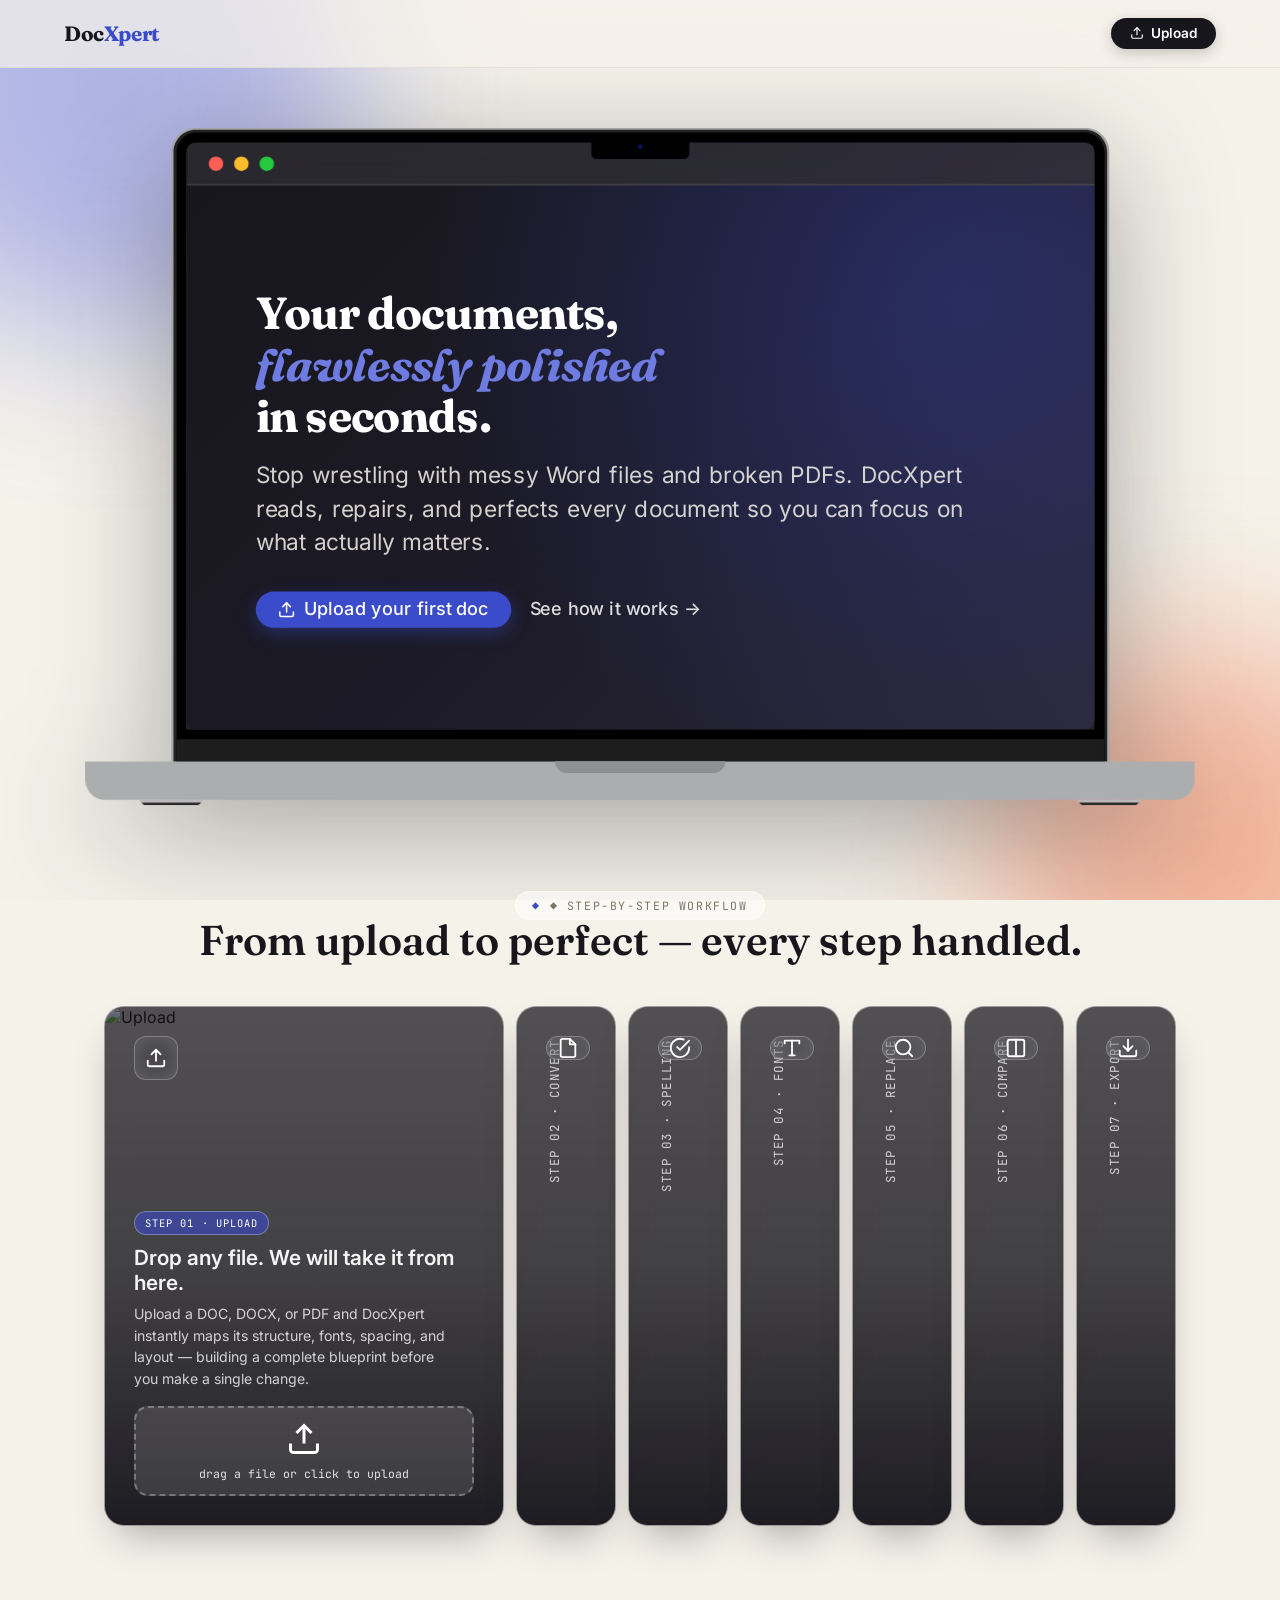
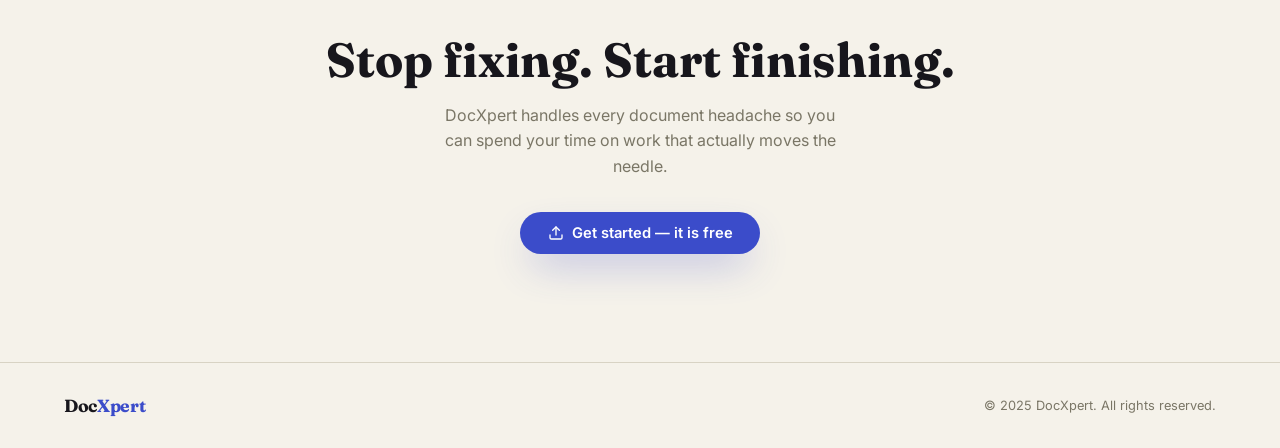
==== frontend/index.html @ 56d2f69a "Created index demo" ====
<!DOCTYPE html>
<html lang="en">
<head>
<meta charset="UTF-8">
<meta name="viewport" content="width=device-width, initial-scale=1.0">
<title>DocXpert — Smarter Documents, Instantly</title>
<meta name="description" content="DocXpert transforms the way you work with Word and PDF files — fix, format, convert, and perfect every document in seconds.">
<link rel="preconnect" href="https://fonts.googleapis.com">
<link href="https://fonts.googleapis.com/css2?family=Fraunces:opsz,wght@9..144,400;9..144,500;9..144,600;9..144,700&family=Inter:wght@400;500;600;700&family=JetBrains+Mono:wght@400;500&display=swap" rel="stylesheet">
<style>
  :root {
    --paper: #F5F2EA;
    --ink: #17161C;
    --indigo: #3B4CCA;
    --indigo-soft: #6E7BE0;
    --rust: #D8481E;
    --rust-soft: #F0784E;
    --line: #D8D3C4;
    --muted: #7A7666;
    --glass-bg: rgba(255,255,255,.52);
    --glass-border: rgba(255,255,255,.7);
    --shadow-card: 0 40px 80px -30px rgba(23,22,28,.3);
  }

  *, *::before, *::after { margin: 0; padding: 0; box-sizing: border-box; }
  html { scroll-behavior: smooth; }
  body { background: var(--paper); color: var(--ink); font-family: 'Inter', sans-serif; overflow-x: hidden; }

  /* NAV */
  nav {
    position: fixed; top: 0; left: 0; right: 0; z-index: 100;
    display: flex; align-items: center; justify-content: space-between;
    padding: 1.1rem 5vw;
    background: rgba(245,242,234,.72);
    backdrop-filter: blur(20px); -webkit-backdrop-filter: blur(20px);
    border-bottom: 1px solid rgba(216,211,196,.5);
  }
  .nav-brand { font-family: 'Fraunces',serif; font-weight: 700; font-size: 1.3rem; letter-spacing: -.02em; color: var(--ink); text-decoration: none; }
  .nav-brand span { color: var(--indigo); }
  .nav-links { display: flex; align-items: center; gap: 2rem; list-style: none; }
  .nav-links a { text-decoration: none; color: var(--muted); font-size: .88rem; font-weight: 500; transition: color .2s; }
  .nav-links a:hover { color: var(--ink); }
  .nav-cta {
    display: inline-flex; align-items: center; gap: 0.4rem;
    background: #17161C; color: #ffffff !important;
    padding: 0.48rem 1.2rem; border-radius: 999px;
    font-size: 0.85rem !important; font-weight: 600 !important;
    text-decoration: none; box-shadow: 0 4px 14px rgba(23,22,28,0.22);
    transition: background 0.2s, transform 0.15s, box-shadow 0.2s !important;
  }
  .nav-cta:hover {
    background: #2a2933 !important;
    transform: translateY(-1px);
    box-shadow: 0 6px 18px rgba(23,22,28,0.32);
  }

  /* HERO */
  .hero { position: relative; min-height: 100vh; display: flex; flex-direction: column; align-items: center; justify-content: center; padding: 8vh 2vw 4vh; overflow: hidden; }
  .blob { position: absolute; border-radius: 50%; filter: blur(80px); opacity: .5; z-index: 0; animation: drift 10s ease-in-out infinite; }
  .blob.b1 { width: 500px; height: 500px; background: var(--indigo-soft); top: -160px; left: -140px; animation-delay: 0s; }
  .blob.b2 { width: 420px; height: 420px; background: var(--rust-soft); bottom: -160px; right: -130px; animation-delay: -3.5s; }
  .blob.b3 { width: 300px; height: 300px; background: #E8D9C0; top: 38%; left: 55%; opacity: .45; animation-delay: -6s; }
  @keyframes drift { 0%,100% { transform: translate(0,0) scale(1); } 33% { transform: translate(12px,-18px) scale(1.04); } 66% { transform: translate(-10px,14px) scale(.97); } }

  /* Two-column hero */
  .hero-inner {
    position: relative; z-index: 2;
    display: flex; flex-direction: column;
    align-items: center; justify-content: center;
    width: 100%; max-width: 1280px; margin: 0 auto;
  }
  .hero-left {
    flex: 1; display: flex; flex-direction: column; align-items: flex-start;
  }
  .hero-right {
    width: 100%; max-width: 1240px; margin: 0 auto;
    display: flex; align-items: center; justify-content: center;
    min-height: 340px; position: relative;
  }

  .eyebrow {
    font-family: 'JetBrains Mono',monospace; font-size: .72rem; letter-spacing: .14em; text-transform: uppercase;
    color: var(--muted); margin-bottom: 1.4rem;
    background: var(--glass-bg); backdrop-filter: blur(14px); -webkit-backdrop-filter: blur(14px);
    border: 1px solid var(--glass-border); padding: .4rem 1rem; border-radius: 999px;
  }
  .eyebrow::before { content: "◆ "; color: var(--indigo); }

  h1 { font-family: 'Fraunces',serif; font-weight: 700; font-size: clamp(2.4rem,5.5vw,4.6rem); line-height: 1.04; text-align: left; max-width: 16ch; letter-spacing: -.02em; }
  h1 em { font-style: italic; color: var(--indigo); }

  .sub { margin-top: 1.4rem; max-width: 42ch; text-align: left; color: var(--muted); font-size: 1.05rem; line-height: 1.6; }

  .hero-actions { display: flex; align-items: center; gap: 1rem; margin-top: 2.4rem; }
  .btn-primary {
    display: inline-flex; align-items: center; gap: .5rem;
    background: var(--indigo); color: #fff; font-family: 'Inter',sans-serif; font-weight: 600; font-size: .92rem;
    padding: .75rem 1.7rem; border-radius: 999px; text-decoration: none;
    box-shadow: 0 18px 40px -12px rgba(59,76,202,.45); transition: transform .2s, box-shadow .2s, background .2s;
  }
  .btn-primary:hover { background: #2d3ba8; transform: translateY(-2px); box-shadow: 0 22px 50px -12px rgba(59,76,202,.55); }
  .btn-ghost { display: inline-flex; align-items: center; gap: .45rem; color: var(--muted); font-size: .88rem; font-weight: 500; text-decoration: none; transition: color .2s; }
  .btn-ghost:hover { color: var(--ink); }

  /* Stage — fills the right column */
  .stage { position: relative; width: 100%; height: 340px; display: flex; align-items: center; justify-content: center; }
  .glass-page {
    position: absolute; width: 180px; height: 240px;
    background: var(--glass-bg); backdrop-filter: blur(18px); -webkit-backdrop-filter: blur(18px);
    border: 1px solid var(--glass-border); border-radius: 16px;
    box-shadow: 0 30px 60px -20px rgba(23,22,28,.28); padding: 18px 16px;
  }
  .glass-page .head { display: flex; align-items: center; gap: 7px; margin-bottom: 14px; }
  .tag { font-family: 'JetBrains Mono',monospace; font-size: .6rem; letter-spacing: .06em; text-transform: uppercase; padding: 3px 9px; border-radius: 999px; }
  .glass-page.doc { left: calc(50% - 215px); transform: rotate(-6deg); animation: floatDoc 6s ease-in-out infinite; }
  .glass-page.doc .tag { background: rgba(59,76,202,.18); color: var(--indigo); }
  .glass-page.pdf { left: calc(50% + 35px); transform: rotate(5deg); animation: floatPdf 6s ease-in-out infinite; animation-delay: .4s; }
  .glass-page.pdf .tag { background: rgba(216,72,30,.16); color: var(--rust); }
  @keyframes floatDoc { 0%,100% { transform: rotate(-6deg) translateY(0); } 50% { transform: rotate(-8deg) translateY(-12px); } }
  @keyframes floatPdf { 0%,100% { transform: rotate(5deg) translateY(0); } 50% { transform: rotate(7deg) translateY(-12px); } }

  .title-line { height: 9px; width: 68%; background: var(--ink); border-radius: 2px; margin-bottom: 11px; opacity: .75; }
  .gline { height: 5px; background: rgba(23,22,28,.14); border-radius: 2px; margin-bottom: 7px; }
  .gline.short { width: 55%; }
  .gline.med { width: 88%; }
  .gline.full { width: 100%; }
  .gfix { background: rgba(59,76,202,.22); outline: 1px solid rgba(59,76,202,.5); border-radius: 2px; }
  .glass-page.pdf .gfix { background: rgba(216,72,30,.2); outline: 1px solid rgba(216,72,30,.45); }

  .ai-badge { position: absolute; top: -14px; right: -14px; background: var(--indigo); color: #fff; font-family: 'JetBrains Mono',monospace; font-size: .58rem; letter-spacing: .08em; text-transform: uppercase; padding: .28rem .65rem; border-radius: 999px; box-shadow: 0 8px 18px -8px rgba(59,76,202,.5); }

  .swap-orb { position: relative; z-index: 3; width: 56px; height: 56px; border-radius: 50%; background: var(--glass-bg); backdrop-filter: blur(16px); -webkit-backdrop-filter: blur(16px); border: 1px solid var(--glass-border); display: flex; align-items: center; justify-content: center; box-shadow: 0 20px 40px -14px rgba(23,22,28,.35); }
  .swap-orb svg { width: 22px; height: 22px; animation: spin 3.4s linear infinite; }
  @keyframes spin { to { transform: rotate(360deg); } }
  .beam { position: absolute; top: 50%; left: calc(50% - 215px + 180px); right: calc(50% - 35px); height: 1px; border-top: 1.5px dashed rgba(23,22,28,.18); z-index: 0; }

  .scroll-hint { margin-top: 3rem; display: flex; flex-direction: column; align-items: center; align-self: center; gap: .4rem; color: var(--muted); font-family: 'JetBrains Mono',monospace; font-size: .65rem; letter-spacing: .08em; text-transform: uppercase; animation: bob 2s ease-in-out infinite; text-align: center; }
  @keyframes bob { 0%,100% { transform: translateY(0); } 50% { transform: translateY(7px); } }

  /* MACBOOK SCREEN WORKSPACE INTERFACE */
  .macbook-screen-app {
    width: 100%;
    height: 100%;
    background: linear-gradient(135deg, #17161C 0%, #1c1a26 50%, #2a2838 100%);
    color: #fff;
    font-family: 'Inter', sans-serif;
    display: flex;
    flex-direction: column;
    overflow: hidden;
    padding: 0;
    box-sizing: border-box;
    border-radius: 5px;
  }
  .mac-window-bar {
    height: 24px;
    background: rgba(255,255,255,0.08);
    backdrop-filter: blur(10px);
    -webkit-backdrop-filter: blur(10px);
    display: flex;
    align-items: center;
    padding: 0 12px;
    border-bottom: 1px solid rgba(255,255,255,0.1);
  }
  .mac-dots { display: flex; gap: 6px; }
  .mac-dots .dot { width: 8px; height: 8px; border-radius: 50%; }
  .mac-dots .dot.red { background: #ff5f56; }
  .mac-dots .dot.yellow { background: #ffbd2e; }
  .mac-dots .dot.green { background: #27c93f; }
  .mac-screen-body {
    padding: 1.8rem 2.4rem;
    display: flex;
    flex-direction: column;
    align-items: flex-start;
    justify-content: center;
    height: calc(100% - 24px);
    background: radial-gradient(circle at 85% 20%, rgba(59,76,202,0.35) 0%, transparent 60%);
  }

  .mac-h1 {
    font-family: 'Fraunces', serif;
    font-weight: 700;
    font-size: 1.55rem;
    line-height: 1.15;
    letter-spacing: -0.02em;
    color: #ffffff;
    margin-bottom: 0.6rem;
  }
  .mac-h1 em { font-style: italic; color: #6E7BE0; font-family: inherit; }

  .mac-sub {
    font-size: 0.78rem;
    line-height: 1.48;
    color: rgba(245, 242, 234, 0.85);
    max-width: 420px;
    margin-bottom: 1.1rem;
  }

  .mac-actions { display: flex; align-items: center; gap: 0.65rem; }
  .mac-btn-primary {
    display: inline-flex; align-items: center; justify-content: center; gap: 0.3rem;
    background: #3B4CCA; color: #fff; font-size: 0.62rem; font-weight: 500;
    line-height: 1; white-space: nowrap;
    padding: 0.32rem 0.75rem; border-radius: 999px; text-decoration: none;
    box-shadow: 0 3px 10px rgba(59,76,202,0.4); transition: transform 0.2s;
  }
  .mac-btn-primary svg {
    width: 10px !important;
    height: 10px !important;
    min-width: 10px !important;
    min-height: 10px !important;
    flex-shrink: 0;
    display: block;
  }
  .mac-btn-primary:hover { transform: translateY(-1px); }
  .mac-btn-ghost {
    display: inline-flex; align-items: center; gap: 0.25rem;
    color: rgba(255,255,255,0.85); font-size: 0.62rem; font-weight: 500;
    line-height: 1; white-space: nowrap; text-decoration: none;
  }

  /* STICKY MACBOOK DISPLAY & TRANSPARENCY SCROLL EFFECT */
  .hero-right {
    width: 100%;
    max-width: 1178px;
    margin: 0 auto;
    display: flex;
    align-items: center;
    justify-content: center;
    position: relative;
  }
  .macbook-sticky-container {
    position: sticky;
    top: 65px;
    z-index: 1;
    width: 100%;
    max-width: 1178px;
    margin: 0 auto;
    filter: drop-shadow(0 30px 60px rgba(23,22,28,0.35));
    transition: transform 0.4s ease;
  }
  .macbook-sticky-container svg {
    width: 100%;
    height: auto;
  }

  /* EXPANDING KPI CARDS WITH SCROLL TRANSPARENCY */
  .kpi-section {
    position: relative;
    z-index: 5;
    padding: 6vh 5vw 8vh;
    max-width: 1200px;
    margin: -60px auto 0;
  }
  .kpi-header { text-align: center; margin-bottom: 2.5rem; }
  .kpi-header .eyebrow { margin: 0 auto 0.8rem; width: fit-content; }
  .kpi-header h2 { font-family: 'Fraunces', serif; font-weight: 600; font-size: clamp(1.8rem, 3.5vw, 2.6rem); }

  .kpi-container {
    display: grid;
    grid-template-columns: 4fr 1fr 1fr 1fr 1fr 1fr 1fr;
    grid-template-rows: 1fr;
    gap: 0.75rem;
    height: 520px;
    width: 100%;
    transition: grid-template-columns 0.5s cubic-bezier(0.16, 1, 0.3, 1), grid-template-rows 0.5s cubic-bezier(0.16, 1, 0.3, 1);
  }

  .kpi-card {
    position: relative;
    border-radius: 20px;
    overflow: hidden;
    cursor: pointer;
    border: 1px solid rgba(255, 255, 255, 0.35);
    background: rgba(23, 22, 28, 0.65);
    backdrop-filter: blur(20px);
    -webkit-backdrop-filter: blur(20px);
    box-shadow: 0 20px 40px -15px rgba(23,22,28,0.38);
    transition: border-color 0.3s ease, background 0.3s ease, box-shadow 0.3s ease;
  }
  .kpi-card:hover {
    background: rgba(23, 22, 28, 0.82);
    border-color: rgba(255,255,255,0.65);
    box-shadow: 0 25px 50px -12px rgba(23,22,28,0.5);
  }

  .kpi-bg {
    position: absolute;
    inset: 0;
    width: 100%;
    height: 100%;
    object-fit: cover;
    filter: grayscale(100%) brightness(0.35);
    transform: scale(1.1);
    transition: filter 0.5s ease, transform 0.5s ease;
  }
  .kpi-card.active .kpi-bg {
    filter: grayscale(0%) brightness(0.6);
    transform: scale(1);
  }

  .kpi-overlay {
    position: absolute;
    inset: 0;
    background: linear-gradient(to top, rgba(23,22,28,0.92) 0%, rgba(23,22,28,0.45) 50%, rgba(23,22,28,0.25) 100%);
  }

  .kpi-content {
    position: absolute;
    inset: 0;
    padding: 1.8rem;
    display: flex;
    flex-direction: column;
    justify-content: space-between;
    z-index: 2;
    color: #fff;
  }

  .kpi-vertical-label {
    position: absolute;
    top: 2rem;
    left: 1.8rem;
    writing-mode: vertical-rl;
    transform: rotate(180deg);
    font-family: 'JetBrains Mono', monospace;
    font-size: 0.78rem;
    letter-spacing: 0.12em;
    text-transform: uppercase;
    color: rgba(255,255,255,0.75);
    transition: opacity 0.3s ease;
    white-space: nowrap;
  }
  .kpi-card.active .kpi-vertical-label {
    opacity: 0;
    pointer-events: none;
  }

  .kpi-icon-badge {
    width: 44px;
    height: 44px;
    border-radius: 12px;
    background: rgba(255,255,255,0.15);
    backdrop-filter: blur(12px);
    -webkit-backdrop-filter: blur(12px);
    border: 1px solid rgba(255,255,255,0.25);
    display: flex;
    align-items: center;
    justify-content: center;
    color: #fff;
    margin-bottom: 0.8rem;
  }

  .kpi-expanded-info {
    opacity: 0;
    transform: translateY(12px);
    transition: opacity 0.4s ease 0.1s, transform 0.4s ease 0.1s;
    pointer-events: none;
  }
  .kpi-card.active .kpi-expanded-info {
    opacity: 1;
    transform: translateY(0);
    pointer-events: auto;
  }

  .kpi-badge {
    font-family: 'JetBrains Mono', monospace;
    font-size: 0.65rem;
    letter-spacing: 0.1em;
    text-transform: uppercase;
    background: rgba(59,76,202,0.6);
    border: 1px solid rgba(255,255,255,0.3);
    padding: 0.25rem 0.65rem;
    border-radius: 999px;
    display: inline-block;
    margin-bottom: 0.6rem;
  }

  .kpi-big-num {
    font-family: 'Fraunces', serif;
    font-weight: 700;
    font-size: clamp(2.4rem, 4vw, 3.6rem);
    line-height: 1;
    letter-spacing: -0.02em;
    color: #fff;
    margin-bottom: 0.4rem;
  }

  .kpi-topic {
    font-family: 'Inter', sans-serif;
    font-weight: 600;
    font-size: 1.15rem;
    color: rgba(255,255,255,0.95);
    margin-bottom: 0.5rem;
  }

  .kpi-desc {
    font-size: 0.88rem;
    line-height: 1.55;
    color: rgba(255,255,255,0.78);
    max-width: 320px;
  }

  @media (max-width: 768px) {
    .kpi-container {
      grid-template-columns: 1fr !important;
      grid-template-rows: 4fr 1fr 1fr 1fr 1fr;
      height: 650px;
    }
    .kpi-vertical-label {
      writing-mode: horizontal-tb;
      transform: none;
      top: 1.5rem;
      left: 1.5rem;
    }
  }

  /* HOW IT WORKS */
  .hiw-intro { text-align: center; padding: 8vh 6vw 3vh; }
  .hiw-intro .eyebrow { margin: 0 auto 1rem; width: fit-content; }
  .hiw-intro h2 { font-family: 'Fraunces',serif; font-weight: 600; font-size: clamp(1.9rem,4vw,2.8rem); max-width: 22ch; margin: 0 auto .8rem; }
  .hiw-intro p { color: var(--muted); font-size: .97rem; max-width: 42ch; margin: 0 auto; line-height: 1.6; }

  /* STACK */
  .stack { position: relative; padding: 2vh 5vw 14vh; max-width: 980px; margin: 0 auto; }
  .panel { height: 100vh; display: flex; align-items: flex-start; justify-content: center; }
  .card { position: sticky; width: 100%; max-width: 900px; background: var(--glass-bg); backdrop-filter: blur(22px); -webkit-backdrop-filter: blur(22px); border: 1px solid var(--glass-border); border-radius: 24px; box-shadow: var(--shadow-card); padding: 2.8rem; display: grid; grid-template-columns: 1fr 1fr; gap: 2.4rem; align-items: center; min-height: 400px; }
  .card-left .step-num { font-family: 'JetBrains Mono',monospace; font-size: .7rem; color: var(--indigo); letter-spacing: .1em; text-transform: uppercase; margin-bottom: .9rem; display: block; }
  .card-left h3 { font-family: 'Fraunces',serif; font-weight: 600; font-size: 1.75rem; margin-bottom: .8rem; line-height: 1.15; }
  .card-left p { color: var(--muted); font-size: .95rem; line-height: 1.65; }
  .card-right { position: relative; background: rgba(255,255,255,.42); border: 1px solid rgba(255,255,255,.65); border-radius: 16px; min-height: 260px; padding: 22px; display: flex; flex-direction: column; justify-content: center; }

  /* mini widgets */
  .mini-doc { background: #fff; border-radius: 10px; padding: 16px 18px; box-shadow: 0 12px 30px -14px rgba(23,22,28,.2); }
  .mini-doc .mtitle { height: 9px; width: 60%; background: var(--ink); opacity: .8; border-radius: 2px; margin-bottom: 10px; }
  .mini-doc .mline { height: 5px; background: var(--line); border-radius: 2px; margin-bottom: 6px; }
  .mini-doc .mline.short { width: 50%; }
  .mini-doc .mline.med { width: 85%; }
  .mini-doc .mline.full { width: 100%; }
  .mini-doc .mfix { background: rgba(216,72,30,.16); outline: 1px solid rgba(216,72,30,.4); border-radius: 2px; }
  .mini-doc .mfix.blue { background: rgba(59,76,202,.16); outline: 1px solid rgba(59,76,202,.4); }

  .dropzone { border: 2px dashed var(--indigo); border-radius: 14px; display: flex; flex-direction: column; align-items: center; justify-content: center; padding: 2.4rem 1rem; gap: .6rem; color: var(--indigo); background: rgba(59,76,202,.05); transition: background .2s; }
  .dropzone:hover { background: rgba(59,76,202,.1); }
  .dropzone svg { width: 36px; height: 36px; }
  .dropzone span { font-family: 'JetBrains Mono',monospace; font-size: .7rem; color: var(--muted); }

  .convert-row { display: flex; align-items: center; justify-content: center; gap: 1.2rem; }
  .file-chip { display: flex; flex-direction: column; align-items: center; gap: .5rem; background: #fff; border-radius: 12px; padding: 1rem 1.2rem; box-shadow: 0 12px 26px -14px rgba(23,22,28,.25); }
  .file-chip .ic { width: 36px; height: 36px; border-radius: 10px; display: flex; align-items: center; justify-content: center; }
  .file-chip.doc .ic { background: var(--indigo); }
  .file-chip.pdf .ic { background: var(--rust); }
  .file-chip .ic svg { width: 18px; height: 18px; }
  .file-chip small { font-family: 'JetBrains Mono',monospace; font-size: .62rem; color: var(--muted); }
  .arrow-mid svg { width: 22px; height: 22px; animation: pulseX 1.6s ease-in-out infinite; color: var(--muted); }
  @keyframes pulseX { 0%,100% { transform: translateX(0); opacity: .6; } 50% { transform: translateX(6px); opacity: 1; } }

  .suggest-chip { display: inline-flex; align-items: center; gap: .5rem; background: #fff; border-radius: 8px; padding: .5rem .9rem; font-family: 'JetBrains Mono',monospace; font-size: .7rem; box-shadow: 0 10px 22px -12px rgba(23,22,28,.25); margin-top: 14px; }
  .suggest-chip .old { color: var(--rust); text-decoration: line-through; }
  .suggest-chip .new { color: var(--indigo); font-weight: 600; }
  .accept-row { display: flex; gap: .5rem; margin-top: 12px; }
  .pill { font-family: 'Inter',sans-serif; font-size: .68rem; font-weight: 600; padding: .35rem .85rem; border-radius: 999px; cursor: pointer; }
  .pill.yes { background: var(--indigo); color: #fff; }
  .pill.no { background: transparent; border: 1px solid var(--line); color: var(--muted); }

  .font-compare { display: flex; flex-direction: column; gap: 10px; }
  .font-tag { display: flex; align-items: center; justify-content: space-between; background: #fff; border-radius: 9px; padding: .6rem .9rem; font-family: 'JetBrains Mono',monospace; font-size: .68rem; box-shadow: 0 8px 18px -12px rgba(23,22,28,.2); }
  .font-tag.bad { color: var(--rust); text-decoration: line-through; opacity: .7; }
  .font-tag.good { color: var(--indigo); font-weight: 600; border: 1px solid rgba(59,76,202,.3); }

  .margin-diff { position: relative; width: 170px; height: 220px; margin: 0 auto; }
  .margin-diff .page-a, .margin-diff .page-b { position: absolute; inset: 0; background: #fff; border-radius: 8px; box-shadow: 0 12px 26px -14px rgba(23,22,28,.25); }
  .margin-diff .page-a { border: 1.5px dashed var(--indigo); }
  .margin-diff .page-b { inset: 14px -14px -14px 14px; border: 1.5px dashed var(--rust); opacity: .85; }

  .search-bar { display: flex; align-items: center; gap: .5rem; background: #fff; border-radius: 999px; padding: .55rem 1.1rem; box-shadow: 0 10px 22px -14px rgba(23,22,28,.25); margin-bottom: 14px; font-family: 'JetBrains Mono',monospace; font-size: .7rem; color: var(--muted); }
  .search-bar b { color: var(--rust); }
  .search-bar .to { color: var(--indigo); }

  .download-btn { display: flex; align-items: center; gap: .6rem; background: var(--ink); color: #fff; border-radius: 12px; padding: .85rem 1.4rem; font-family: 'Inter',sans-serif; font-weight: 600; font-size: .85rem; box-shadow: 0 16px 30px -14px rgba(23,22,28,.4); transition: transform .2s, box-shadow .2s; cursor: pointer; }
  .download-btn:hover { transform: translateY(-2px); box-shadow: 0 20px 36px -14px rgba(23,22,28,.5); }
  .download-btn svg { width: 16px; height: 16px; }
  .download-row { display: flex; align-items: center; justify-content: center; }

  /* FEATURES GRID */
  .features-section { padding: 6vh 5vw 8vh; max-width: 1100px; margin: 0 auto; }
  .features-section .eyebrow { display: block; width: fit-content; margin: 0 auto 1rem; text-align: center; }
  .features-section h2 { font-family: 'Fraunces',serif; font-weight: 600; font-size: clamp(1.8rem,3.5vw,2.6rem); text-align: center; max-width: 22ch; margin: 0 auto 3rem; }
  .features-grid { display: grid; grid-template-columns: repeat(auto-fit,minmax(260px,1fr)); gap: 1.4rem; }
  .feat-card { background: var(--glass-bg); backdrop-filter: blur(16px); -webkit-backdrop-filter: blur(16px); border: 1px solid var(--glass-border); border-radius: 18px; padding: 1.8rem; transition: transform .2s, box-shadow .2s; }
  .feat-card:hover { transform: translateY(-4px); box-shadow: 0 24px 50px -18px rgba(23,22,28,.22); }
  .feat-icon { width: 44px; height: 44px; border-radius: 12px; display: flex; align-items: center; justify-content: center; margin-bottom: 1.1rem; }
  .feat-icon svg { width: 22px; height: 22px; }
  .feat-icon.indigo { background: rgba(59,76,202,.15); color: var(--indigo); }
  .feat-icon.rust { background: rgba(216,72,30,.14); color: var(--rust); }
  .feat-icon.gold { background: rgba(180,140,40,.15); color: #B48C28; }
  .feat-card h4 { font-family: 'Fraunces',serif; font-weight: 600; font-size: 1.1rem; margin-bottom: .5rem; }
  .feat-card p { color: var(--muted); font-size: .88rem; line-height: 1.6; }

  /* TESTIMONIALS */
  .testi-section { padding: 4vh 5vw 8vh; max-width: 1100px; margin: 0 auto; }
  .testi-section .eyebrow { display: block; width: fit-content; margin: 0 auto 1rem; text-align: center; }
  .testi-section h2 { font-family: 'Fraunces',serif; font-weight: 600; font-size: clamp(1.8rem,3.5vw,2.4rem); text-align: center; max-width: 22ch; margin: 0 auto 2.8rem; }
  .testi-grid { display: grid; grid-template-columns: repeat(auto-fit,minmax(280px,1fr)); gap: 1.4rem; }
  .testi-card { background: var(--glass-bg); backdrop-filter: blur(16px); -webkit-backdrop-filter: blur(16px); border: 1px solid var(--glass-border); border-radius: 18px; padding: 1.8rem; display: flex; flex-direction: column; gap: 1rem; }
  .testi-stars { color: #D4AA3B; font-size: .9rem; letter-spacing: .05em; }
  .testi-quote { font-family: 'Fraunces',serif; font-size: 1rem; line-height: 1.55; color: var(--ink); font-style: italic; }
  .testi-author { display: flex; align-items: center; gap: .7rem; margin-top: auto; }
  .testi-avatar { width: 36px; height: 36px; border-radius: 50%; display: flex; align-items: center; justify-content: center; font-family: 'JetBrains Mono',monospace; font-size: .75rem; font-weight: 600; color: #fff; }
  .testi-avatar.a1 { background: var(--indigo); }
  .testi-avatar.a2 { background: var(--rust); }
  .testi-avatar.a3 { background: #4A8C6A; }
  .testi-name { font-size: .85rem; font-weight: 600; }
  .testi-role { font-size: .78rem; color: var(--muted); }

  /* CLOSING */
  .closing { text-align: center; padding: 4vh 6vw 12vh; }
  .closing h2 { font-family: 'Fraunces',serif; font-weight: 700; font-size: clamp(2rem,5vw,3rem); max-width: 20ch; margin: 0 auto 1rem; line-height: 1.1; }
  .closing h2 em { font-style: italic; color: var(--indigo); }
  .closing p { color: var(--muted); max-width: 40ch; margin: 0 auto 2rem; font-size: 1rem; line-height: 1.6; }
  .closing-actions { display: flex; align-items: center; justify-content: center; gap: 1rem; flex-wrap: wrap; }

  /* FOOTER */
  footer { border-top: 1px solid var(--line); padding: 2rem 5vw; display: flex; align-items: center; justify-content: space-between; flex-wrap: wrap; gap: 1rem; }
  .footer-brand { font-family: 'Fraunces',serif; font-weight: 700; font-size: 1.1rem; letter-spacing: -.02em; color: var(--ink); }
  .footer-brand span { color: var(--indigo); }
  footer p { font-size: .8rem; color: var(--muted); }

  /* RESPONSIVE */
  @media (max-width: 760px) {
    .card { grid-template-columns: 1fr; padding: 1.8rem; gap: 1.6rem; }
    .card-right { min-height: 200px; }
    .panel { height: auto; padding: 2rem 0; }
    .card { position: relative !important; top: 0 !important; }
    .stack { padding-top: 0; }
    .stat-item { border-right: none; border-bottom: 1px solid var(--line); }
    .stat-item:last-child { border-bottom: none; }
    nav .nav-links { display: none; }
    /* Hero stacks on mobile */
    .hero-inner { flex-direction: column; gap: 2.5rem; }
    .hero-left { align-items: center; }
    h1 { text-align: center; }
    .sub { text-align: center; }
    .scroll-hint { align-items: center; }
  }
  @media (prefers-reduced-motion: reduce) {
    .glass-page, .swap-orb svg, .scroll-hint, .arrow-mid svg, .blob { animation: none; }
  }

</style>
</head>
<body>

<!-- NAV -->
<nav>
  <a href="#" class="nav-brand">Doc<span>Xpert</span></a>
  <a href="#how" class="nav-cta" id="nav-upload-btn">
    <svg viewBox="0 0 24 24" fill="none" stroke="currentColor" stroke-width="2" stroke-linecap="round" stroke-linejoin="round" width="14" height="14"><path d="M21 15v4a2 2 0 0 1-2 2H5a2 2 0 0 1-2-2v-4"/><path d="M17 8l-5-5-5 5"/><path d="M12 3v12"/></svg>
    Upload
  </a>
</nav>

<!-- HERO -->
<section class="hero" id="home">
  <div class="blob b1"></div>
  <div class="blob b2"></div>
  <div class="blob b3"></div>
  <div class="hero-inner">

    <!-- CENTER HERO: Macbook Pro Display with embedded workspace app interface -->
    <div class="hero-right" style="width: 100%; max-width: 1178px;">
      <div class="macbook-sticky-container">
        <svg width="650" height="400" viewBox="0 0 650 400" fill="none" xmlns="http://www.w3.org/2000/svg">
          <!-- Lid Frame -->
          <path fill="#a4a5a7" d="M79.56,13.18h491.32c7.23,0,13.1,5.87,13.1,13.1v336.61H66.46V26.28c0-7.23,5.87-13.1,13.1-13.1Z"/>
          <path fill="#222" d="M79.96,14.24h490.45c6.83,0,12.37,5.54,12.37,12.37v336.28H67.59V26.6c0-6.83,5.54-12.37,12.37-12.37Z"/>
          <path fill="#000" d="M570.25,15.74H80.34c-6.12,0-11.08,4.96-11.08,11.08v336.07h512.08V26.82c0-6.12-4.96-11.08-11.08-11.08ZM575.74,345.17H74.52V27.31c0-3.31,2.68-5.99,5.99-5.99h489.24c3.31,0,5.99,2.68,5.99,5.99v317.86Z"/>
          
          <rect fill="#1d1d1d" x="74.52" y="21.32" width="501.22" rx="5" ry="5" height="323.85"/>
          
          <!-- MACBOOK SCREEN INTERFACE CONTAINER -->
          <foreignObject x="74.52" y="21.32" width="501.22" height="323.85" clip-path="url(#roundedCorners)">
            <div xmlns="http://www.w3.org/1999/xhtml" class="macbook-screen-app">
              <div class="mac-window-bar">
                <div class="mac-dots">
                  <span class="dot red"></span>
                  <span class="dot yellow"></span>
                  <span class="dot green"></span>
                </div>
              </div>
              <div class="mac-screen-body">
                <h1 class="mac-h1">Your documents,<br/><em>flawlessly polished</em><br/>in seconds.</h1>
                <p class="mac-sub">Stop wrestling with messy Word files and broken PDFs. DocXpert reads, repairs, and perfects every document so you can focus on what actually matters.</p>
                <div class="mac-actions">
                  <a href="#how" class="mac-btn-primary" id="hero-cta">
                    <svg viewBox="0 0 24 24" fill="none" stroke="currentColor" stroke-width="2" stroke-linecap="round" stroke-linejoin="round" width="7" height="7"><path d="M21 15v4a2 2 0 0 1-2 2H5a2 2 0 0 1-2-2v-4"/><path d="M17 8l-5-5-5 5"/><path d="M12 3v12"/></svg>
                    Upload your first doc
                  </a>
                  <a href="#how" class="mac-btn-ghost" id="hero-how">
                    See how it works &rarr;
                  </a>
                </div>
              </div>
            </div>
          </foreignObject>

          <!-- Macbook Base Hinge & Feet -->
          <rect fill="#1d1d1d" x="69.09" y="350.51" width="512.11" height="12.48"/>
          <path fill="#000" d="M298.14,21.02h54.07v6.5c0,1.56-1.27,2.82-2.82,2.82h-48.42c-1.56,0-2.82-1.27-2.82-2.82v-6.5h0Z"/>
          <path fill="#acadaf" d="M19.04,362.77h611.92v10.39c0,5.95-4.83,10.79-10.79,10.79H29.83c-5.95,0-10.79-4.83-10.79-10.79v-10.39h0Z"/>
          <path fill="#080d4c" d="M325.11,25.14c-1.99.03-1.99-3.09,0-3.06,1.99-.03,1.99,3.09,0,3.06Z"/>
          <polygon fill="#b9b9bb" points="600.06 385.39 567.29 385.39 565.84 383.95 601.82 383.95 600.06 385.39"/>
          <polygon fill="#292929" points="598.73 386.82 568.64 386.82 567.32 385.39 600.35 385.39 598.73 386.82"/>
          <polygon fill="#b9b9bb" points="82.64 385.39 49.87 385.39 48.43 383.95 84.41 383.95 82.64 385.39"/>
          <polygon fill="#292929" points="81.31 386.82 51.23 386.82 49.9 385.39 82.93 385.39 81.31 386.82"/>
          <path fill="#8f9091" d="M278.11,362.6h94.05c0,3.63-2.95,6.58-6.58,6.58h-80.89c-3.63,0-6.58-2.95-6.58-6.58h0Z"/>
          <defs>
            <clipPath id="roundedCorners">
              <rect fill="#ffffff" x="74.52" y="21.32" width="501.22" height="323.85" rx="5" ry="5"/>
            </clipPath>
          </defs>
        </svg>
      </div>
    </div>

  </div>
</section>

<!-- HOW IT WORKS: EXPANDING 7-STEP WORKFLOW -->
<section class="kpi-section" id="how">
  <div class="kpi-header">
    <span class="eyebrow">◆ Step-By-Step Workflow</span>
    <h2>From upload to perfect &mdash; every step handled.</h2>
  </div>

  <div class="kpi-container" id="kpi-container">

    <!-- STEP 01 · UPLOAD -->
    <div class="kpi-card active" data-index="0" id="step-upload">
      <img src="https://images.unsplash.com/photo-1618005182384-a83a8bd57fbe?auto=format&fit=crop&w=1200&q=80" alt="Upload" class="kpi-bg" />
      <div class="kpi-overlay"></div>
      <div class="kpi-content">
        <span class="kpi-vertical-label">Step 01 &middot; Upload</span>
        <div class="kpi-icon-badge">
          <svg width="22" height="22" viewBox="0 0 24 24" fill="none" stroke="currentColor" stroke-width="2" stroke-linecap="round" stroke-linejoin="round"><path d="M21 15v4a2 2 0 0 1-2 2H5a2 2 0 0 1-2-2v-4"/><path d="M17 8l-5-5-5 5"/><path d="M12 3v12"/></svg>
        </div>
        <div class="kpi-expanded-info">
          <span class="kpi-badge">Step 01 &middot; Upload</span>
          <div class="kpi-topic" style="font-size: 1.3rem;">Drop any file. We will take it from here.</div>
          <p class="kpi-desc" style="margin-bottom: 1rem;">Upload a DOC, DOCX, or PDF and DocXpert instantly maps its structure, fonts, spacing, and layout &mdash; building a complete blueprint before you make a single change.</p>
          <div class="dropzone" style="background: rgba(255,255,255,0.12); border-color: rgba(255,255,255,0.3); color: #fff; padding: 0.8rem 1rem;">
            <svg viewBox="0 0 24 24" fill="none" stroke="currentColor" stroke-width="2" width="22" height="22"><path d="M21 15v4a2 2 0 0 1-2 2H5a2 2 0 0 1-2-2v-4"/><path d="M17 8l-5-5-5 5"/><path d="M12 3v12"/></svg>
            <span style="color: rgba(255,255,255,0.85); font-size: 0.72rem;">drag a file or click to upload</span>
          </div>
        </div>
      </div>
    </div>

    <!-- STEP 02 · CONVERT -->
    <div class="kpi-card" data-index="1" id="step-convert">
      <img src="https://images.unsplash.com/photo-1450133064473-71024230f91b?auto=format&fit=crop&w=1200&q=80" alt="Convert" class="kpi-bg" />
      <div class="kpi-overlay"></div>
      <div class="kpi-content">
        <span class="kpi-vertical-label">Step 02 &middot; Convert</span>
        <div class="kpi-icon-badge">
          <svg width="22" height="22" viewBox="0 0 24 24" fill="none" stroke="currentColor" stroke-width="2" stroke-linecap="round" stroke-linejoin="round"><path d="M14 2H6a2 2 0 0 0-2 2v16a2 2 0 0 0 2 2h12a2 2 0 0 0 2-2V8z"/><path d="M14 2v6h6"/></svg>
        </div>
        <div class="kpi-expanded-info">
          <span class="kpi-badge">Step 02 &middot; Convert</span>
          <div class="kpi-topic" style="font-size: 1.3rem;">Word to PDF. PDF to Word. Perfect fidelity.</div>
          <p class="kpi-desc" style="margin-bottom: 1rem;">Convert in either direction without losing a single image, table, or paragraph style. DocXpert preserves what matters and delivers a file that looks exactly as intended.</p>
          <div class="convert-row" style="background: rgba(255,255,255,0.1); padding: 0.6rem 0.8rem; border-radius: 12px; backdrop-filter: blur(8px);">
            <div class="file-chip doc"><div class="ic"><svg viewBox="0 0 24 24" fill="none" stroke="#F5F2EA" stroke-width="2"><path d="M14 2H6a2 2 0 0 0-2 2v16a2 2 0 0 0 2 2h12a2 2 0 0 0 2-2V8z"/><path d="M14 2v6h6"/></svg></div><small>report.docx</small></div>
            <div class="arrow-mid"><svg viewBox="0 0 24 24" fill="none" stroke="#fff" stroke-width="2"><path d="M5 12h14M13 6l6 6-6 6"/></svg></div>
            <div class="file-chip pdf"><div class="ic"><svg viewBox="0 0 24 24" fill="none" stroke="#F5F2EA" stroke-width="2"><path d="M14 2H6a2 2 0 0 0-2 2v16a2 2 0 0 0 2 2h12a2 2 0 0 0 2-2V8z"/><path d="M14 2v6h6"/></svg></div><small>report.pdf</small></div>
          </div>
        </div>
      </div>
    </div>

    <!-- STEP 03 · SPELLING -->
    <div class="kpi-card" data-index="2" id="step-spelling">
      <img src="https://images.unsplash.com/photo-1516321318423-f06f85e504b3?auto=format&fit=crop&w=1200&q=80" alt="Spelling" class="kpi-bg" />
      <div class="kpi-overlay"></div>
      <div class="kpi-content">
        <span class="kpi-vertical-label">Step 03 &middot; Spelling</span>
        <div class="kpi-icon-badge">
          <svg width="22" height="22" viewBox="0 0 24 24" fill="none" stroke="currentColor" stroke-width="2" stroke-linecap="round" stroke-linejoin="round"><path d="M22 11.08V12a10 10 0 1 1-5.93-9.14"/><polyline points="22 4 12 14.01 9 11.01"/></svg>
        </div>
        <div class="kpi-expanded-info">
          <span class="kpi-badge">Step 03 &middot; Spelling</span>
          <div class="kpi-topic" style="font-size: 1.3rem;">AI that reads context, not just a dictionary.</div>
          <p class="kpi-desc" style="margin-bottom: 0.8rem;">DocXpert scans your entire document and catches errors a basic spellchecker would miss &mdash; homophones, wrong-context words, domain terms &mdash; then lets you accept or reject each fix.</p>
          <div class="suggest-chip" style="margin-top: 0;"><span class="old">recieve</span> &rarr; <span class="new">receive</span></div>
          <div class="accept-row" style="margin-top: 8px;"><span class="pill yes">Accept</span><span class="pill no">Reject</span></div>
        </div>
      </div>
    </div>

    <!-- STEP 04 · FONTS -->
    <div class="kpi-card" data-index="3" id="step-fonts">
      <img src="https://images.unsplash.com/photo-1542744094-3a3121699479?auto=format&fit=crop&w=1200&q=80" alt="Fonts" class="kpi-bg" />
      <div class="kpi-overlay"></div>
      <div class="kpi-content">
        <span class="kpi-vertical-label">Step 04 &middot; Fonts</span>
        <div class="kpi-icon-badge">
          <svg width="22" height="22" viewBox="0 0 24 24" fill="none" stroke="currentColor" stroke-width="2" stroke-linecap="round" stroke-linejoin="round"><polyline points="4 7 4 4 20 4 20 7"/><line x1="9" y1="20" x2="15" y2="20"/><line x1="12" y1="4" x2="12" y2="20"/></svg>
        </div>
        <div class="kpi-expanded-info">
          <span class="kpi-badge">Step 04 &middot; Fonts</span>
          <div class="kpi-topic" style="font-size: 1.3rem;">One document, one voice, one font.</div>
          <p class="kpi-desc" style="margin-bottom: 0.8rem;">Detects every rogue font and size lurking in your file &mdash; then unifies the whole document to a single, consistent standard with one click.</p>
          <div class="font-compare">
            <div class="font-tag bad">Times New Roman &middot; 14pt</div>
            <div class="font-tag bad">Arial &middot; 11pt</div>
            <div class="font-tag good">&#10003; Calibri &middot; 12pt &mdash; normalized</div>
          </div>
        </div>
      </div>
    </div>

    <!-- STEP 05 · REPLACE -->
    <div class="kpi-card" data-index="4" id="step-replace">
      <img src="https://images.unsplash.com/photo-1526374965328-7f61d4dc18c5?auto=format&fit=crop&w=1200&q=80" alt="Replace" class="kpi-bg" />
      <div class="kpi-overlay"></div>
      <div class="kpi-content">
        <span class="kpi-vertical-label">Step 05 &middot; Replace</span>
        <div class="kpi-icon-badge">
          <svg width="22" height="22" viewBox="0 0 24 24" fill="none" stroke="currentColor" stroke-width="2" stroke-linecap="round" stroke-linejoin="round"><circle cx="11" cy="11" r="8"/><line x1="21" y1="21" x2="16.65" y2="16.65"/></svg>
        </div>
        <div class="kpi-expanded-info">
          <span class="kpi-badge">Step 05 &middot; Replace</span>
          <div class="kpi-topic" style="font-size: 1.3rem;">Find anything. Replace everything at once.</div>
          <p class="kpi-desc" style="margin-bottom: 0.8rem;">Swap a word, phrase, or formatting pattern across the entire document simultaneously &mdash; no manual hunting, no missed instances.</p>
          <div class="search-bar" style="margin-bottom: 0;">find: <b>annual</b> &rarr; replace: <span class="to">yearly</span></div>
        </div>
      </div>
    </div>

    <!-- STEP 06 · COMPARE -->
    <div class="kpi-card" data-index="5" id="step-compare">
      <img src="https://images.unsplash.com/photo-1507238691740-187a5b1d37b8?auto=format&fit=crop&w=1200&q=80" alt="Compare" class="kpi-bg" />
      <div class="kpi-overlay"></div>
      <div class="kpi-content">
        <span class="kpi-vertical-label">Step 06 &middot; Compare</span>
        <div class="kpi-icon-badge">
          <svg width="22" height="22" viewBox="0 0 24 24" fill="none" stroke="currentColor" stroke-width="2" stroke-linecap="round" stroke-linejoin="round"><rect x="3" y="3" width="18" height="18" rx="2" ry="2"/><line x1="12" y1="3" x2="12" y2="21"/></svg>
        </div>
        <div class="kpi-expanded-info">
          <span class="kpi-badge">Step 06 &middot; Compare</span>
          <div class="kpi-topic" style="font-size: 1.3rem;">See exactly where two documents diverge.</div>
          <p class="kpi-desc" style="margin-bottom: 0.8rem;">Upload a reference file and DocXpert overlays margins, spacing, and structure side-by-side &mdash; highlighting every discrepancy so nothing slips through.</p>
          <div class="margin-diff" style="width: 140px; height: 120px;"><div class="page-b"></div><div class="page-a"></div></div>
        </div>
      </div>
    </div>

    <!-- STEP 07 · EXPORT -->
    <div class="kpi-card" data-index="6" id="step-export">
      <img src="https://images.unsplash.com/photo-1460925895917-afdab827c52f?auto=format&fit=crop&w=1200&q=80" alt="Export" class="kpi-bg" />
      <div class="kpi-overlay"></div>
      <div class="kpi-content">
        <span class="kpi-vertical-label">Step 07 &middot; Export</span>
        <div class="kpi-icon-badge">
          <svg width="22" height="22" viewBox="0 0 24 24" fill="none" stroke="currentColor" stroke-width="2" stroke-linecap="round" stroke-linejoin="round"><path d="M21 15v4a2 2 0 0 1-2 2H5a2 2 0 0 1-2-2v-4"/><polyline points="7 10 12 15 17 10"/><line x1="12" y1="15" x2="12" y2="3"/></svg>
        </div>
        <div class="kpi-expanded-info">
          <span class="kpi-badge">Step 07 &middot; Export</span>
          <div class="kpi-topic" style="font-size: 1.3rem;">Review every change. Download with confidence.</div>
          <p class="kpi-desc" style="margin-bottom: 1rem;">Before your final file is built, you review every AI suggestion &mdash; accept what fits, reject what does not. Your document, your call.</p>
          <div class="download-row">
            <div class="download-btn">
              <svg viewBox="0 0 24 24" fill="none" stroke="#F5F2EA" stroke-width="2" stroke-linecap="round" stroke-linejoin="round" width="16" height="16"><path d="M21 15v4a2 2 0 0 1-2 2H5a2 2 0 0 1-2-2v-4"/><path d="M7 10l5 5 5-5"/><path d="M12 15V3"/></svg>
              Download final.docx
            </div>
          </div>
        </div>
      </div>
    </div>

  </div>
</section>



<!-- CLOSING CTA -->
<div class="closing">
  <h2>Stop fixing. Start finishing.</h2>
  <p>DocXpert handles every document headache so you can spend your time on work that actually moves the needle.</p>
  <div class="closing-actions">
    <a href="#" class="btn-primary" id="closing-cta">
      <svg viewBox="0 0 24 24" fill="none" stroke="currentColor" stroke-width="2" stroke-linecap="round" stroke-linejoin="round" width="16" height="16"><path d="M21 15v4a2 2 0 0 1-2 2H5a2 2 0 0 1-2-2v-4"/><path d="M17 8l-5-5-5 5"/><path d="M12 3v12"/></svg>
      Get started &mdash; it is free
    </a>
  </div>
</div>

<!-- FOOTER -->
<footer>
  <div class="footer-brand">Doc<span>Xpert</span></div>
  <p>&copy; 2025 DocXpert. All rights reserved.</p>
</footer>

<script>
  document.addEventListener('DOMContentLoaded', () => {
    const kpiCards = document.querySelectorAll('.kpi-card');
    const kpiContainer = document.getElementById('kpi-container');

    if (!kpiContainer || !kpiCards.length) return;

    function setActiveKpi(activeIndex) {
      const isMobile = window.innerWidth <= 768;
      const count = kpiCards.length;
      
      kpiCards.forEach((card, idx) => {
        if (idx === activeIndex) {
          card.classList.add('active');
        } else {
          card.classList.remove('active');
        }
      });

      const template = Array.from({ length: count }, (_, idx) => 
        idx === activeIndex ? '4fr' : '1fr'
      ).join(' ');

      if (isMobile) {
        kpiContainer.style.gridTemplateRows = template;
        kpiContainer.style.gridTemplateColumns = '1fr';
      } else {
        kpiContainer.style.gridTemplateColumns = template;
        kpiContainer.style.gridTemplateRows = '1fr';
      }
    }

    kpiCards.forEach((card, idx) => {
      card.addEventListener('mouseenter', () => setActiveKpi(idx));
      card.addEventListener('focus', () => setActiveKpi(idx));
      card.addEventListener('click', () => setActiveKpi(idx));
    });

    let resizeTimer;
    window.addEventListener('resize', () => {
      clearTimeout(resizeTimer);
      resizeTimer = setTimeout(() => {
        const activeIdx = Array.from(kpiCards).findIndex(c => c.classList.contains('active'));
        setActiveKpi(activeIdx >= 0 ? activeIdx : 0);
      }, 50);
    });

    setActiveKpi(0);
  });
</script>
</body>
</html>
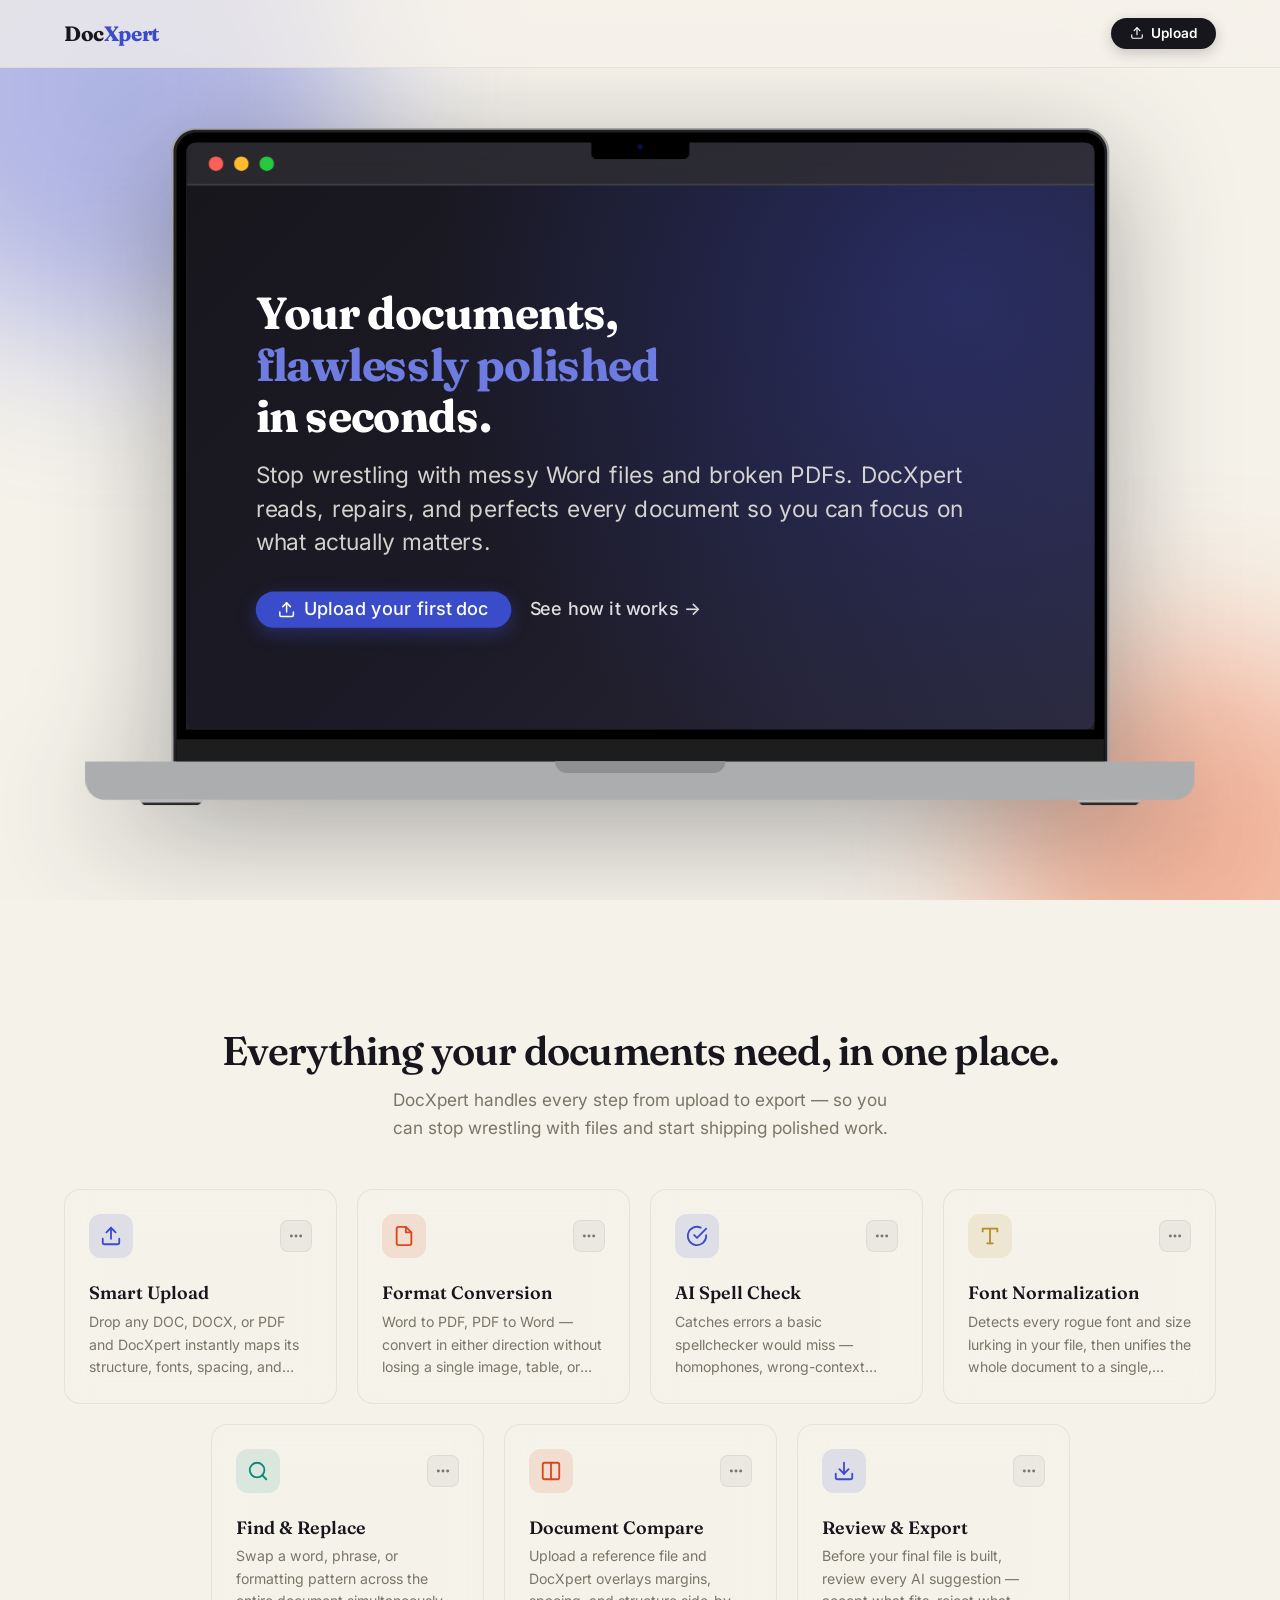
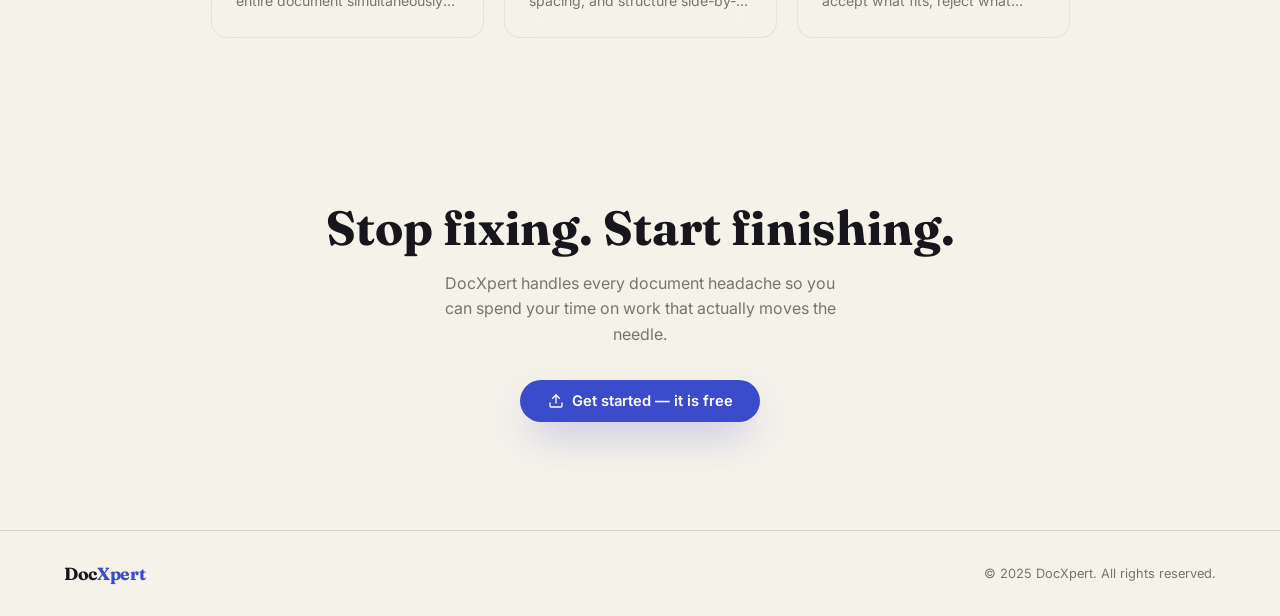
==== commit 67df0a9f: "Frontend Base" ====
--- a/frontend/index.html
+++ b/frontend/index.html
@@ -1,853 +1,380 @@
 <!DOCTYPE html>
 <html lang="en">
+
 <head>
-<meta charset="UTF-8">
-<meta name="viewport" content="width=device-width, initial-scale=1.0">
-<title>DocXpert — Smarter Documents, Instantly</title>
-<meta name="description" content="DocXpert transforms the way you work with Word and PDF files — fix, format, convert, and perfect every document in seconds.">
-<link rel="preconnect" href="https://fonts.googleapis.com">
-<link href="https://fonts.googleapis.com/css2?family=Fraunces:opsz,wght@9..144,400;9..144,500;9..144,600;9..144,700&family=Inter:wght@400;500;600;700&family=JetBrains+Mono:wght@400;500&display=swap" rel="stylesheet">
-<style>
-  :root {
-    --paper: #F5F2EA;
-    --ink: #17161C;
-    --indigo: #3B4CCA;
-    --indigo-soft: #6E7BE0;
-    --rust: #D8481E;
-    --rust-soft: #F0784E;
-    --line: #D8D3C4;
-    --muted: #7A7666;
-    --glass-bg: rgba(255,255,255,.52);
-    --glass-border: rgba(255,255,255,.7);
-    --shadow-card: 0 40px 80px -30px rgba(23,22,28,.3);
-  }
-
-  *, *::before, *::after { margin: 0; padding: 0; box-sizing: border-box; }
-  html { scroll-behavior: smooth; }
-  body { background: var(--paper); color: var(--ink); font-family: 'Inter', sans-serif; overflow-x: hidden; }
-
-  /* NAV */
-  nav {
-    position: fixed; top: 0; left: 0; right: 0; z-index: 100;
-    display: flex; align-items: center; justify-content: space-between;
-    padding: 1.1rem 5vw;
-    background: rgba(245,242,234,.72);
-    backdrop-filter: blur(20px); -webkit-backdrop-filter: blur(20px);
-    border-bottom: 1px solid rgba(216,211,196,.5);
-  }
-  .nav-brand { font-family: 'Fraunces',serif; font-weight: 700; font-size: 1.3rem; letter-spacing: -.02em; color: var(--ink); text-decoration: none; }
-  .nav-brand span { color: var(--indigo); }
-  .nav-links { display: flex; align-items: center; gap: 2rem; list-style: none; }
-  .nav-links a { text-decoration: none; color: var(--muted); font-size: .88rem; font-weight: 500; transition: color .2s; }
-  .nav-links a:hover { color: var(--ink); }
-  .nav-cta {
-    display: inline-flex; align-items: center; gap: 0.4rem;
-    background: #17161C; color: #ffffff !important;
-    padding: 0.48rem 1.2rem; border-radius: 999px;
-    font-size: 0.85rem !important; font-weight: 600 !important;
-    text-decoration: none; box-shadow: 0 4px 14px rgba(23,22,28,0.22);
-    transition: background 0.2s, transform 0.15s, box-shadow 0.2s !important;
-  }
-  .nav-cta:hover {
-    background: #2a2933 !important;
-    transform: translateY(-1px);
-    box-shadow: 0 6px 18px rgba(23,22,28,0.32);
-  }
-
-  /* HERO */
-  .hero { position: relative; min-height: 100vh; display: flex; flex-direction: column; align-items: center; justify-content: center; padding: 8vh 2vw 4vh; overflow: hidden; }
-  .blob { position: absolute; border-radius: 50%; filter: blur(80px); opacity: .5; z-index: 0; animation: drift 10s ease-in-out infinite; }
-  .blob.b1 { width: 500px; height: 500px; background: var(--indigo-soft); top: -160px; left: -140px; animation-delay: 0s; }
-  .blob.b2 { width: 420px; height: 420px; background: var(--rust-soft); bottom: -160px; right: -130px; animation-delay: -3.5s; }
-  .blob.b3 { width: 300px; height: 300px; background: #E8D9C0; top: 38%; left: 55%; opacity: .45; animation-delay: -6s; }
-  @keyframes drift { 0%,100% { transform: translate(0,0) scale(1); } 33% { transform: translate(12px,-18px) scale(1.04); } 66% { transform: translate(-10px,14px) scale(.97); } }
-
-  /* Two-column hero */
-  .hero-inner {
-    position: relative; z-index: 2;
-    display: flex; flex-direction: column;
-    align-items: center; justify-content: center;
-    width: 100%; max-width: 1280px; margin: 0 auto;
-  }
-  .hero-left {
-    flex: 1; display: flex; flex-direction: column; align-items: flex-start;
-  }
-  .hero-right {
-    width: 100%; max-width: 1240px; margin: 0 auto;
-    display: flex; align-items: center; justify-content: center;
-    min-height: 340px; position: relative;
-  }
-
-  .eyebrow {
-    font-family: 'JetBrains Mono',monospace; font-size: .72rem; letter-spacing: .14em; text-transform: uppercase;
-    color: var(--muted); margin-bottom: 1.4rem;
-    background: var(--glass-bg); backdrop-filter: blur(14px); -webkit-backdrop-filter: blur(14px);
-    border: 1px solid var(--glass-border); padding: .4rem 1rem; border-radius: 999px;
-  }
-  .eyebrow::before { content: "◆ "; color: var(--indigo); }
-
-  h1 { font-family: 'Fraunces',serif; font-weight: 700; font-size: clamp(2.4rem,5.5vw,4.6rem); line-height: 1.04; text-align: left; max-width: 16ch; letter-spacing: -.02em; }
-  h1 em { font-style: italic; color: var(--indigo); }
-
-  .sub { margin-top: 1.4rem; max-width: 42ch; text-align: left; color: var(--muted); font-size: 1.05rem; line-height: 1.6; }
-
-  .hero-actions { display: flex; align-items: center; gap: 1rem; margin-top: 2.4rem; }
-  .btn-primary {
-    display: inline-flex; align-items: center; gap: .5rem;
-    background: var(--indigo); color: #fff; font-family: 'Inter',sans-serif; font-weight: 600; font-size: .92rem;
-    padding: .75rem 1.7rem; border-radius: 999px; text-decoration: none;
-    box-shadow: 0 18px 40px -12px rgba(59,76,202,.45); transition: transform .2s, box-shadow .2s, background .2s;
-  }
-  .btn-primary:hover { background: #2d3ba8; transform: translateY(-2px); box-shadow: 0 22px 50px -12px rgba(59,76,202,.55); }
-  .btn-ghost { display: inline-flex; align-items: center; gap: .45rem; color: var(--muted); font-size: .88rem; font-weight: 500; text-decoration: none; transition: color .2s; }
-  .btn-ghost:hover { color: var(--ink); }
-
-  /* Stage — fills the right column */
-  .stage { position: relative; width: 100%; height: 340px; display: flex; align-items: center; justify-content: center; }
-  .glass-page {
-    position: absolute; width: 180px; height: 240px;
-    background: var(--glass-bg); backdrop-filter: blur(18px); -webkit-backdrop-filter: blur(18px);
-    border: 1px solid var(--glass-border); border-radius: 16px;
-    box-shadow: 0 30px 60px -20px rgba(23,22,28,.28); padding: 18px 16px;
-  }
-  .glass-page .head { display: flex; align-items: center; gap: 7px; margin-bottom: 14px; }
-  .tag { font-family: 'JetBrains Mono',monospace; font-size: .6rem; letter-spacing: .06em; text-transform: uppercase; padding: 3px 9px; border-radius: 999px; }
-  .glass-page.doc { left: calc(50% - 215px); transform: rotate(-6deg); animation: floatDoc 6s ease-in-out infinite; }
-  .glass-page.doc .tag { background: rgba(59,76,202,.18); color: var(--indigo); }
-  .glass-page.pdf { left: calc(50% + 35px); transform: rotate(5deg); animation: floatPdf 6s ease-in-out infinite; animation-delay: .4s; }
-  .glass-page.pdf .tag { background: rgba(216,72,30,.16); color: var(--rust); }
-  @keyframes floatDoc { 0%,100% { transform: rotate(-6deg) translateY(0); } 50% { transform: rotate(-8deg) translateY(-12px); } }
-  @keyframes floatPdf { 0%,100% { transform: rotate(5deg) translateY(0); } 50% { transform: rotate(7deg) translateY(-12px); } }
-
-  .title-line { height: 9px; width: 68%; background: var(--ink); border-radius: 2px; margin-bottom: 11px; opacity: .75; }
-  .gline { height: 5px; background: rgba(23,22,28,.14); border-radius: 2px; margin-bottom: 7px; }
-  .gline.short { width: 55%; }
-  .gline.med { width: 88%; }
-  .gline.full { width: 100%; }
-  .gfix { background: rgba(59,76,202,.22); outline: 1px solid rgba(59,76,202,.5); border-radius: 2px; }
-  .glass-page.pdf .gfix { background: rgba(216,72,30,.2); outline: 1px solid rgba(216,72,30,.45); }
-
-  .ai-badge { position: absolute; top: -14px; right: -14px; background: var(--indigo); color: #fff; font-family: 'JetBrains Mono',monospace; font-size: .58rem; letter-spacing: .08em; text-transform: uppercase; padding: .28rem .65rem; border-radius: 999px; box-shadow: 0 8px 18px -8px rgba(59,76,202,.5); }
-
-  .swap-orb { position: relative; z-index: 3; width: 56px; height: 56px; border-radius: 50%; background: var(--glass-bg); backdrop-filter: blur(16px); -webkit-backdrop-filter: blur(16px); border: 1px solid var(--glass-border); display: flex; align-items: center; justify-content: center; box-shadow: 0 20px 40px -14px rgba(23,22,28,.35); }
-  .swap-orb svg { width: 22px; height: 22px; animation: spin 3.4s linear infinite; }
-  @keyframes spin { to { transform: rotate(360deg); } }
-  .beam { position: absolute; top: 50%; left: calc(50% - 215px + 180px); right: calc(50% - 35px); height: 1px; border-top: 1.5px dashed rgba(23,22,28,.18); z-index: 0; }
-
-  .scroll-hint { margin-top: 3rem; display: flex; flex-direction: column; align-items: center; align-self: center; gap: .4rem; color: var(--muted); font-family: 'JetBrains Mono',monospace; font-size: .65rem; letter-spacing: .08em; text-transform: uppercase; animation: bob 2s ease-in-out infinite; text-align: center; }
-  @keyframes bob { 0%,100% { transform: translateY(0); } 50% { transform: translateY(7px); } }
-
-  /* MACBOOK SCREEN WORKSPACE INTERFACE */
-  .macbook-screen-app {
-    width: 100%;
-    height: 100%;
-    background: linear-gradient(135deg, #17161C 0%, #1c1a26 50%, #2a2838 100%);
-    color: #fff;
-    font-family: 'Inter', sans-serif;
-    display: flex;
-    flex-direction: column;
-    overflow: hidden;
-    padding: 0;
-    box-sizing: border-box;
-    border-radius: 5px;
-  }
-  .mac-window-bar {
-    height: 24px;
-    background: rgba(255,255,255,0.08);
-    backdrop-filter: blur(10px);
-    -webkit-backdrop-filter: blur(10px);
-    display: flex;
-    align-items: center;
-    padding: 0 12px;
-    border-bottom: 1px solid rgba(255,255,255,0.1);
-  }
-  .mac-dots { display: flex; gap: 6px; }
-  .mac-dots .dot { width: 8px; height: 8px; border-radius: 50%; }
-  .mac-dots .dot.red { background: #ff5f56; }
-  .mac-dots .dot.yellow { background: #ffbd2e; }
-  .mac-dots .dot.green { background: #27c93f; }
-  .mac-screen-body {
-    padding: 1.8rem 2.4rem;
-    display: flex;
-    flex-direction: column;
-    align-items: flex-start;
-    justify-content: center;
-    height: calc(100% - 24px);
-    background: radial-gradient(circle at 85% 20%, rgba(59,76,202,0.35) 0%, transparent 60%);
-  }
-
-  .mac-h1 {
-    font-family: 'Fraunces', serif;
-    font-weight: 700;
-    font-size: 1.55rem;
-    line-height: 1.15;
-    letter-spacing: -0.02em;
-    color: #ffffff;
-    margin-bottom: 0.6rem;
-  }
-  .mac-h1 em { font-style: italic; color: #6E7BE0; font-family: inherit; }
-
-  .mac-sub {
-    font-size: 0.78rem;
-    line-height: 1.48;
-    color: rgba(245, 242, 234, 0.85);
-    max-width: 420px;
-    margin-bottom: 1.1rem;
-  }
-
-  .mac-actions { display: flex; align-items: center; gap: 0.65rem; }
-  .mac-btn-primary {
-    display: inline-flex; align-items: center; justify-content: center; gap: 0.3rem;
-    background: #3B4CCA; color: #fff; font-size: 0.62rem; font-weight: 500;
-    line-height: 1; white-space: nowrap;
-    padding: 0.32rem 0.75rem; border-radius: 999px; text-decoration: none;
-    box-shadow: 0 3px 10px rgba(59,76,202,0.4); transition: transform 0.2s;
-  }
-  .mac-btn-primary svg {
-    width: 10px !important;
-    height: 10px !important;
-    min-width: 10px !important;
-    min-height: 10px !important;
-    flex-shrink: 0;
-    display: block;
-  }
-  .mac-btn-primary:hover { transform: translateY(-1px); }
-  .mac-btn-ghost {
-    display: inline-flex; align-items: center; gap: 0.25rem;
-    color: rgba(255,255,255,0.85); font-size: 0.62rem; font-weight: 500;
-    line-height: 1; white-space: nowrap; text-decoration: none;
-  }
-
-  /* STICKY MACBOOK DISPLAY & TRANSPARENCY SCROLL EFFECT */
-  .hero-right {
-    width: 100%;
-    max-width: 1178px;
-    margin: 0 auto;
-    display: flex;
-    align-items: center;
-    justify-content: center;
-    position: relative;
-  }
-  .macbook-sticky-container {
-    position: sticky;
-    top: 65px;
-    z-index: 1;
-    width: 100%;
-    max-width: 1178px;
-    margin: 0 auto;
-    filter: drop-shadow(0 30px 60px rgba(23,22,28,0.35));
-    transition: transform 0.4s ease;
-  }
-  .macbook-sticky-container svg {
-    width: 100%;
-    height: auto;
-  }
-
-  /* EXPANDING KPI CARDS WITH SCROLL TRANSPARENCY */
-  .kpi-section {
-    position: relative;
-    z-index: 5;
-    padding: 6vh 5vw 8vh;
-    max-width: 1200px;
-    margin: -60px auto 0;
-  }
-  .kpi-header { text-align: center; margin-bottom: 2.5rem; }
-  .kpi-header .eyebrow { margin: 0 auto 0.8rem; width: fit-content; }
-  .kpi-header h2 { font-family: 'Fraunces', serif; font-weight: 600; font-size: clamp(1.8rem, 3.5vw, 2.6rem); }
-
-  .kpi-container {
-    display: grid;
-    grid-template-columns: 4fr 1fr 1fr 1fr 1fr 1fr 1fr;
-    grid-template-rows: 1fr;
-    gap: 0.75rem;
-    height: 520px;
-    width: 100%;
-    transition: grid-template-columns 0.5s cubic-bezier(0.16, 1, 0.3, 1), grid-template-rows 0.5s cubic-bezier(0.16, 1, 0.3, 1);
-  }
-
-  .kpi-card {
-    position: relative;
-    border-radius: 20px;
-    overflow: hidden;
-    cursor: pointer;
-    border: 1px solid rgba(255, 255, 255, 0.35);
-    background: rgba(23, 22, 28, 0.65);
-    backdrop-filter: blur(20px);
-    -webkit-backdrop-filter: blur(20px);
-    box-shadow: 0 20px 40px -15px rgba(23,22,28,0.38);
-    transition: border-color 0.3s ease, background 0.3s ease, box-shadow 0.3s ease;
-  }
-  .kpi-card:hover {
-    background: rgba(23, 22, 28, 0.82);
-    border-color: rgba(255,255,255,0.65);
-    box-shadow: 0 25px 50px -12px rgba(23,22,28,0.5);
-  }
-
-  .kpi-bg {
-    position: absolute;
-    inset: 0;
-    width: 100%;
-    height: 100%;
-    object-fit: cover;
-    filter: grayscale(100%) brightness(0.35);
-    transform: scale(1.1);
-    transition: filter 0.5s ease, transform 0.5s ease;
-  }
-  .kpi-card.active .kpi-bg {
-    filter: grayscale(0%) brightness(0.6);
-    transform: scale(1);
-  }
-
-  .kpi-overlay {
-    position: absolute;
-    inset: 0;
-    background: linear-gradient(to top, rgba(23,22,28,0.92) 0%, rgba(23,22,28,0.45) 50%, rgba(23,22,28,0.25) 100%);
-  }
-
-  .kpi-content {
-    position: absolute;
-    inset: 0;
-    padding: 1.8rem;
-    display: flex;
-    flex-direction: column;
-    justify-content: space-between;
-    z-index: 2;
-    color: #fff;
-  }
-
-  .kpi-vertical-label {
-    position: absolute;
-    top: 2rem;
-    left: 1.8rem;
-    writing-mode: vertical-rl;
-    transform: rotate(180deg);
-    font-family: 'JetBrains Mono', monospace;
-    font-size: 0.78rem;
-    letter-spacing: 0.12em;
-    text-transform: uppercase;
-    color: rgba(255,255,255,0.75);
-    transition: opacity 0.3s ease;
-    white-space: nowrap;
-  }
-  .kpi-card.active .kpi-vertical-label {
-    opacity: 0;
-    pointer-events: none;
-  }
-
-  .kpi-icon-badge {
-    width: 44px;
-    height: 44px;
-    border-radius: 12px;
-    background: rgba(255,255,255,0.15);
-    backdrop-filter: blur(12px);
-    -webkit-backdrop-filter: blur(12px);
-    border: 1px solid rgba(255,255,255,0.25);
-    display: flex;
-    align-items: center;
-    justify-content: center;
-    color: #fff;
-    margin-bottom: 0.8rem;
-  }
-
-  .kpi-expanded-info {
-    opacity: 0;
-    transform: translateY(12px);
-    transition: opacity 0.4s ease 0.1s, transform 0.4s ease 0.1s;
-    pointer-events: none;
-  }
-  .kpi-card.active .kpi-expanded-info {
-    opacity: 1;
-    transform: translateY(0);
-    pointer-events: auto;
-  }
-
-  .kpi-badge {
-    font-family: 'JetBrains Mono', monospace;
-    font-size: 0.65rem;
-    letter-spacing: 0.1em;
-    text-transform: uppercase;
-    background: rgba(59,76,202,0.6);
-    border: 1px solid rgba(255,255,255,0.3);
-    padding: 0.25rem 0.65rem;
-    border-radius: 999px;
-    display: inline-block;
-    margin-bottom: 0.6rem;
-  }
-
-  .kpi-big-num {
-    font-family: 'Fraunces', serif;
-    font-weight: 700;
-    font-size: clamp(2.4rem, 4vw, 3.6rem);
-    line-height: 1;
-    letter-spacing: -0.02em;
-    color: #fff;
-    margin-bottom: 0.4rem;
-  }
-
-  .kpi-topic {
-    font-family: 'Inter', sans-serif;
-    font-weight: 600;
-    font-size: 1.15rem;
-    color: rgba(255,255,255,0.95);
-    margin-bottom: 0.5rem;
-  }
-
-  .kpi-desc {
-    font-size: 0.88rem;
-    line-height: 1.55;
-    color: rgba(255,255,255,0.78);
-    max-width: 320px;
-  }
-
-  @media (max-width: 768px) {
-    .kpi-container {
-      grid-template-columns: 1fr !important;
-      grid-template-rows: 4fr 1fr 1fr 1fr 1fr;
-      height: 650px;
-    }
-    .kpi-vertical-label {
-      writing-mode: horizontal-tb;
-      transform: none;
-      top: 1.5rem;
-      left: 1.5rem;
-    }
-  }
-
-  /* HOW IT WORKS */
-  .hiw-intro { text-align: center; padding: 8vh 6vw 3vh; }
-  .hiw-intro .eyebrow { margin: 0 auto 1rem; width: fit-content; }
-  .hiw-intro h2 { font-family: 'Fraunces',serif; font-weight: 600; font-size: clamp(1.9rem,4vw,2.8rem); max-width: 22ch; margin: 0 auto .8rem; }
-  .hiw-intro p { color: var(--muted); font-size: .97rem; max-width: 42ch; margin: 0 auto; line-height: 1.6; }
-
-  /* STACK */
-  .stack { position: relative; padding: 2vh 5vw 14vh; max-width: 980px; margin: 0 auto; }
-  .panel { height: 100vh; display: flex; align-items: flex-start; justify-content: center; }
-  .card { position: sticky; width: 100%; max-width: 900px; background: var(--glass-bg); backdrop-filter: blur(22px); -webkit-backdrop-filter: blur(22px); border: 1px solid var(--glass-border); border-radius: 24px; box-shadow: var(--shadow-card); padding: 2.8rem; display: grid; grid-template-columns: 1fr 1fr; gap: 2.4rem; align-items: center; min-height: 400px; }
-  .card-left .step-num { font-family: 'JetBrains Mono',monospace; font-size: .7rem; color: var(--indigo); letter-spacing: .1em; text-transform: uppercase; margin-bottom: .9rem; display: block; }
-  .card-left h3 { font-family: 'Fraunces',serif; font-weight: 600; font-size: 1.75rem; margin-bottom: .8rem; line-height: 1.15; }
-  .card-left p { color: var(--muted); font-size: .95rem; line-height: 1.65; }
-  .card-right { position: relative; background: rgba(255,255,255,.42); border: 1px solid rgba(255,255,255,.65); border-radius: 16px; min-height: 260px; padding: 22px; display: flex; flex-direction: column; justify-content: center; }
-
-  /* mini widgets */
-  .mini-doc { background: #fff; border-radius: 10px; padding: 16px 18px; box-shadow: 0 12px 30px -14px rgba(23,22,28,.2); }
-  .mini-doc .mtitle { height: 9px; width: 60%; background: var(--ink); opacity: .8; border-radius: 2px; margin-bottom: 10px; }
-  .mini-doc .mline { height: 5px; background: var(--line); border-radius: 2px; margin-bottom: 6px; }
-  .mini-doc .mline.short { width: 50%; }
-  .mini-doc .mline.med { width: 85%; }
-  .mini-doc .mline.full { width: 100%; }
-  .mini-doc .mfix { background: rgba(216,72,30,.16); outline: 1px solid rgba(216,72,30,.4); border-radius: 2px; }
-  .mini-doc .mfix.blue { background: rgba(59,76,202,.16); outline: 1px solid rgba(59,76,202,.4); }
-
-  .dropzone { border: 2px dashed var(--indigo); border-radius: 14px; display: flex; flex-direction: column; align-items: center; justify-content: center; padding: 2.4rem 1rem; gap: .6rem; color: var(--indigo); background: rgba(59,76,202,.05); transition: background .2s; }
-  .dropzone:hover { background: rgba(59,76,202,.1); }
-  .dropzone svg { width: 36px; height: 36px; }
-  .dropzone span { font-family: 'JetBrains Mono',monospace; font-size: .7rem; color: var(--muted); }
-
-  .convert-row { display: flex; align-items: center; justify-content: center; gap: 1.2rem; }
-  .file-chip { display: flex; flex-direction: column; align-items: center; gap: .5rem; background: #fff; border-radius: 12px; padding: 1rem 1.2rem; box-shadow: 0 12px 26px -14px rgba(23,22,28,.25); }
-  .file-chip .ic { width: 36px; height: 36px; border-radius: 10px; display: flex; align-items: center; justify-content: center; }
-  .file-chip.doc .ic { background: var(--indigo); }
-  .file-chip.pdf .ic { background: var(--rust); }
-  .file-chip .ic svg { width: 18px; height: 18px; }
-  .file-chip small { font-family: 'JetBrains Mono',monospace; font-size: .62rem; color: var(--muted); }
-  .arrow-mid svg { width: 22px; height: 22px; animation: pulseX 1.6s ease-in-out infinite; color: var(--muted); }
-  @keyframes pulseX { 0%,100% { transform: translateX(0); opacity: .6; } 50% { transform: translateX(6px); opacity: 1; } }
-
-  .suggest-chip { display: inline-flex; align-items: center; gap: .5rem; background: #fff; border-radius: 8px; padding: .5rem .9rem; font-family: 'JetBrains Mono',monospace; font-size: .7rem; box-shadow: 0 10px 22px -12px rgba(23,22,28,.25); margin-top: 14px; }
-  .suggest-chip .old { color: var(--rust); text-decoration: line-through; }
-  .suggest-chip .new { color: var(--indigo); font-weight: 600; }
-  .accept-row { display: flex; gap: .5rem; margin-top: 12px; }
-  .pill { font-family: 'Inter',sans-serif; font-size: .68rem; font-weight: 600; padding: .35rem .85rem; border-radius: 999px; cursor: pointer; }
-  .pill.yes { background: var(--indigo); color: #fff; }
-  .pill.no { background: transparent; border: 1px solid var(--line); color: var(--muted); }
-
-  .font-compare { display: flex; flex-direction: column; gap: 10px; }
-  .font-tag { display: flex; align-items: center; justify-content: space-between; background: #fff; border-radius: 9px; padding: .6rem .9rem; font-family: 'JetBrains Mono',monospace; font-size: .68rem; box-shadow: 0 8px 18px -12px rgba(23,22,28,.2); }
-  .font-tag.bad { color: var(--rust); text-decoration: line-through; opacity: .7; }
-  .font-tag.good { color: var(--indigo); font-weight: 600; border: 1px solid rgba(59,76,202,.3); }
-
-  .margin-diff { position: relative; width: 170px; height: 220px; margin: 0 auto; }
-  .margin-diff .page-a, .margin-diff .page-b { position: absolute; inset: 0; background: #fff; border-radius: 8px; box-shadow: 0 12px 26px -14px rgba(23,22,28,.25); }
-  .margin-diff .page-a { border: 1.5px dashed var(--indigo); }
-  .margin-diff .page-b { inset: 14px -14px -14px 14px; border: 1.5px dashed var(--rust); opacity: .85; }
-
-  .search-bar { display: flex; align-items: center; gap: .5rem; background: #fff; border-radius: 999px; padding: .55rem 1.1rem; box-shadow: 0 10px 22px -14px rgba(23,22,28,.25); margin-bottom: 14px; font-family: 'JetBrains Mono',monospace; font-size: .7rem; color: var(--muted); }
-  .search-bar b { color: var(--rust); }
-  .search-bar .to { color: var(--indigo); }
-
-  .download-btn { display: flex; align-items: center; gap: .6rem; background: var(--ink); color: #fff; border-radius: 12px; padding: .85rem 1.4rem; font-family: 'Inter',sans-serif; font-weight: 600; font-size: .85rem; box-shadow: 0 16px 30px -14px rgba(23,22,28,.4); transition: transform .2s, box-shadow .2s; cursor: pointer; }
-  .download-btn:hover { transform: translateY(-2px); box-shadow: 0 20px 36px -14px rgba(23,22,28,.5); }
-  .download-btn svg { width: 16px; height: 16px; }
-  .download-row { display: flex; align-items: center; justify-content: center; }
-
-  /* FEATURES GRID */
-  .features-section { padding: 6vh 5vw 8vh; max-width: 1100px; margin: 0 auto; }
-  .features-section .eyebrow { display: block; width: fit-content; margin: 0 auto 1rem; text-align: center; }
-  .features-section h2 { font-family: 'Fraunces',serif; font-weight: 600; font-size: clamp(1.8rem,3.5vw,2.6rem); text-align: center; max-width: 22ch; margin: 0 auto 3rem; }
-  .features-grid { display: grid; grid-template-columns: repeat(auto-fit,minmax(260px,1fr)); gap: 1.4rem; }
-  .feat-card { background: var(--glass-bg); backdrop-filter: blur(16px); -webkit-backdrop-filter: blur(16px); border: 1px solid var(--glass-border); border-radius: 18px; padding: 1.8rem; transition: transform .2s, box-shadow .2s; }
-  .feat-card:hover { transform: translateY(-4px); box-shadow: 0 24px 50px -18px rgba(23,22,28,.22); }
-  .feat-icon { width: 44px; height: 44px; border-radius: 12px; display: flex; align-items: center; justify-content: center; margin-bottom: 1.1rem; }
-  .feat-icon svg { width: 22px; height: 22px; }
-  .feat-icon.indigo { background: rgba(59,76,202,.15); color: var(--indigo); }
-  .feat-icon.rust { background: rgba(216,72,30,.14); color: var(--rust); }
-  .feat-icon.gold { background: rgba(180,140,40,.15); color: #B48C28; }
-  .feat-card h4 { font-family: 'Fraunces',serif; font-weight: 600; font-size: 1.1rem; margin-bottom: .5rem; }
-  .feat-card p { color: var(--muted); font-size: .88rem; line-height: 1.6; }
-
-  /* TESTIMONIALS */
-  .testi-section { padding: 4vh 5vw 8vh; max-width: 1100px; margin: 0 auto; }
-  .testi-section .eyebrow { display: block; width: fit-content; margin: 0 auto 1rem; text-align: center; }
-  .testi-section h2 { font-family: 'Fraunces',serif; font-weight: 600; font-size: clamp(1.8rem,3.5vw,2.4rem); text-align: center; max-width: 22ch; margin: 0 auto 2.8rem; }
-  .testi-grid { display: grid; grid-template-columns: repeat(auto-fit,minmax(280px,1fr)); gap: 1.4rem; }
-  .testi-card { background: var(--glass-bg); backdrop-filter: blur(16px); -webkit-backdrop-filter: blur(16px); border: 1px solid var(--glass-border); border-radius: 18px; padding: 1.8rem; display: flex; flex-direction: column; gap: 1rem; }
-  .testi-stars { color: #D4AA3B; font-size: .9rem; letter-spacing: .05em; }
-  .testi-quote { font-family: 'Fraunces',serif; font-size: 1rem; line-height: 1.55; color: var(--ink); font-style: italic; }
-  .testi-author { display: flex; align-items: center; gap: .7rem; margin-top: auto; }
-  .testi-avatar { width: 36px; height: 36px; border-radius: 50%; display: flex; align-items: center; justify-content: center; font-family: 'JetBrains Mono',monospace; font-size: .75rem; font-weight: 600; color: #fff; }
-  .testi-avatar.a1 { background: var(--indigo); }
-  .testi-avatar.a2 { background: var(--rust); }
-  .testi-avatar.a3 { background: #4A8C6A; }
-  .testi-name { font-size: .85rem; font-weight: 600; }
-  .testi-role { font-size: .78rem; color: var(--muted); }
-
-  /* CLOSING */
-  .closing { text-align: center; padding: 4vh 6vw 12vh; }
-  .closing h2 { font-family: 'Fraunces',serif; font-weight: 700; font-size: clamp(2rem,5vw,3rem); max-width: 20ch; margin: 0 auto 1rem; line-height: 1.1; }
-  .closing h2 em { font-style: italic; color: var(--indigo); }
-  .closing p { color: var(--muted); max-width: 40ch; margin: 0 auto 2rem; font-size: 1rem; line-height: 1.6; }
-  .closing-actions { display: flex; align-items: center; justify-content: center; gap: 1rem; flex-wrap: wrap; }
-
-  /* FOOTER */
-  footer { border-top: 1px solid var(--line); padding: 2rem 5vw; display: flex; align-items: center; justify-content: space-between; flex-wrap: wrap; gap: 1rem; }
-  .footer-brand { font-family: 'Fraunces',serif; font-weight: 700; font-size: 1.1rem; letter-spacing: -.02em; color: var(--ink); }
-  .footer-brand span { color: var(--indigo); }
-  footer p { font-size: .8rem; color: var(--muted); }
-
-  /* RESPONSIVE */
-  @media (max-width: 760px) {
-    .card { grid-template-columns: 1fr; padding: 1.8rem; gap: 1.6rem; }
-    .card-right { min-height: 200px; }
-    .panel { height: auto; padding: 2rem 0; }
-    .card { position: relative !important; top: 0 !important; }
-    .stack { padding-top: 0; }
-    .stat-item { border-right: none; border-bottom: 1px solid var(--line); }
-    .stat-item:last-child { border-bottom: none; }
-    nav .nav-links { display: none; }
-    /* Hero stacks on mobile */
-    .hero-inner { flex-direction: column; gap: 2.5rem; }
-    .hero-left { align-items: center; }
-    h1 { text-align: center; }
-    .sub { text-align: center; }
-    .scroll-hint { align-items: center; }
-  }
-  @media (prefers-reduced-motion: reduce) {
-    .glass-page, .swap-orb svg, .scroll-hint, .arrow-mid svg, .blob { animation: none; }
-  }
-
-</style>
+  <meta charset="UTF-8">
+  <meta name="viewport" content="width=device-width, initial-scale=1.0">
+  <title>DocXpert — Smarter Documents, Instantly</title>
+  <meta name="description"
+    content="DocXpert transforms the way you work with Word and PDF files — fix, format, convert, and perfect every document in seconds.">
+  <link rel="preconnect" href="https://fonts.googleapis.com">
+  <link
+    href="https://fonts.googleapis.com/css2?family=Fraunces:opsz,wght@9..144,400;9..144,500;9..144,600;9..144,700&family=Inter:wght@400;500;600;700&family=JetBrains+Mono:wght@400;500&display=swap"
+    rel="stylesheet">
+  <!-- Design System CSS -->
+  <link rel="stylesheet" href="css/variables.css">
+  <link rel="stylesheet" href="css/base.css">
+  <link rel="stylesheet" href="css/animations.css">
+  <link rel="stylesheet" href="css/widgets.css">
+  <!-- Component CSS -->
+  <link rel="stylesheet" href="css/components/nav.css">
+  <link rel="stylesheet" href="css/components/hero.css">
+  <link rel="stylesheet" href="css/components/kpi.css">
+  <link rel="stylesheet" href="css/components/features.css">
+  <link rel="stylesheet" href="css/components/testimonials.css">
+  <link rel="stylesheet" href="css/components/closing.css">
+  <link rel="stylesheet" href="css/components/footer.css">
+  <!-- Responsive -->
+  <link rel="stylesheet" href="css/responsive.css">
 </head>
+
+
 <body>
 
-<!-- NAV -->
-<nav>
-  <a href="#" class="nav-brand">Doc<span>Xpert</span></a>
-  <a href="#how" class="nav-cta" id="nav-upload-btn">
-    <svg viewBox="0 0 24 24" fill="none" stroke="currentColor" stroke-width="2" stroke-linecap="round" stroke-linejoin="round" width="14" height="14"><path d="M21 15v4a2 2 0 0 1-2 2H5a2 2 0 0 1-2-2v-4"/><path d="M17 8l-5-5-5 5"/><path d="M12 3v12"/></svg>
-    Upload
-  </a>
-</nav>
-
-<!-- HERO -->
-<section class="hero" id="home">
-  <div class="blob b1"></div>
-  <div class="blob b2"></div>
-  <div class="blob b3"></div>
-  <div class="hero-inner">
-
-    <!-- CENTER HERO: Macbook Pro Display with embedded workspace app interface -->
-    <div class="hero-right" style="width: 100%; max-width: 1178px;">
-      <div class="macbook-sticky-container">
-        <svg width="650" height="400" viewBox="0 0 650 400" fill="none" xmlns="http://www.w3.org/2000/svg">
-          <!-- Lid Frame -->
-          <path fill="#a4a5a7" d="M79.56,13.18h491.32c7.23,0,13.1,5.87,13.1,13.1v336.61H66.46V26.28c0-7.23,5.87-13.1,13.1-13.1Z"/>
-          <path fill="#222" d="M79.96,14.24h490.45c6.83,0,12.37,5.54,12.37,12.37v336.28H67.59V26.6c0-6.83,5.54-12.37,12.37-12.37Z"/>
-          <path fill="#000" d="M570.25,15.74H80.34c-6.12,0-11.08,4.96-11.08,11.08v336.07h512.08V26.82c0-6.12-4.96-11.08-11.08-11.08ZM575.74,345.17H74.52V27.31c0-3.31,2.68-5.99,5.99-5.99h489.24c3.31,0,5.99,2.68,5.99,5.99v317.86Z"/>
-          
-          <rect fill="#1d1d1d" x="74.52" y="21.32" width="501.22" rx="5" ry="5" height="323.85"/>
-          
-          <!-- MACBOOK SCREEN INTERFACE CONTAINER -->
-          <foreignObject x="74.52" y="21.32" width="501.22" height="323.85" clip-path="url(#roundedCorners)">
-            <div xmlns="http://www.w3.org/1999/xhtml" class="macbook-screen-app">
-              <div class="mac-window-bar">
-                <div class="mac-dots">
-                  <span class="dot red"></span>
-                  <span class="dot yellow"></span>
-                  <span class="dot green"></span>
+  <!-- NAV -->
+  <nav>
+    <a href="#" class="nav-brand">Doc<span>Xpert</span></a>
+    <a href="#how" class="nav-cta" id="nav-upload-btn">
+      <svg viewBox="0 0 24 24" fill="none" stroke="currentColor" stroke-width="2" stroke-linecap="round"
+        stroke-linejoin="round" width="14" height="14">
+        <path d="M21 15v4a2 2 0 0 1-2 2H5a2 2 0 0 1-2-2v-4" />
+        <path d="M17 8l-5-5-5 5" />
+        <path d="M12 3v12" />
+      </svg>
+      Upload
+    </a>
+  </nav>
+
+  <!-- HERO -->
+  <section class="hero" id="home">
+    <div class="blob b1"></div>
+    <div class="blob b2"></div>
+    <div class="blob b3"></div>
+    <div class="hero-inner">
+
+      <!-- CENTER HERO: Macbook Pro Display with embedded workspace app interface -->
+      <div class="hero-right" style="width: 100%; max-width: 1178px;">
+        <div class="macbook-sticky-container">
+          <svg width="650" height="400" viewBox="0 0 650 400" fill="none" xmlns="http://www.w3.org/2000/svg">
+            <!-- Lid Frame -->
+            <path fill="#a4a5a7"
+              d="M79.56,13.18h491.32c7.23,0,13.1,5.87,13.1,13.1v336.61H66.46V26.28c0-7.23,5.87-13.1,13.1-13.1Z" />
+            <path fill="#222"
+              d="M79.96,14.24h490.45c6.83,0,12.37,5.54,12.37,12.37v336.28H67.59V26.6c0-6.83,5.54-12.37,12.37-12.37Z" />
+            <path fill="#000"
+              d="M570.25,15.74H80.34c-6.12,0-11.08,4.96-11.08,11.08v336.07h512.08V26.82c0-6.12-4.96-11.08-11.08-11.08ZM575.74,345.17H74.52V27.31c0-3.31,2.68-5.99,5.99-5.99h489.24c3.31,0,5.99,2.68,5.99,5.99v317.86Z" />
+
+            <rect fill="#1d1d1d" x="74.52" y="21.32" width="501.22" rx="5" ry="5" height="323.85" />
+
+            <!-- MACBOOK SCREEN INTERFACE CONTAINER -->
+            <foreignObject x="74.52" y="21.32" width="501.22" height="323.85" clip-path="url(#roundedCorners)">
+              <div xmlns="http://www.w3.org/1999/xhtml" class="macbook-screen-app">
+                <div class="mac-window-bar">
+                  <div class="mac-dots">
+                    <span class="dot red"></span>
+                    <span class="dot yellow"></span>
+                    <span class="dot green"></span>
+                  </div>
+                </div>
+                <div class="mac-screen-body">
+                  <h1 class="mac-h1">Your documents,<br /><em>flawlessly polished</em><br />in seconds.</h1>
+                  <p class="mac-sub">Stop wrestling with messy Word files and broken PDFs. DocXpert reads, repairs, and
+                    perfects every document so you can focus on what actually matters.</p>
+                  <div class="mac-actions">
+                    <a href="#how" class="mac-btn-primary" id="hero-cta">
+                      <svg viewBox="0 0 24 24" fill="none" stroke="currentColor" stroke-width="2" stroke-linecap="round"
+                        stroke-linejoin="round" width="7" height="7">
+                        <path d="M21 15v4a2 2 0 0 1-2 2H5a2 2 0 0 1-2-2v-4" />
+                        <path d="M17 8l-5-5-5 5" />
+                        <path d="M12 3v12" />
+                      </svg>
+                      Upload your first doc
+                    </a>
+                    <a href="#how" class="mac-btn-ghost" id="hero-how">
+                      See how it works &rarr;
+                    </a>
+                  </div>
                 </div>
               </div>
-              <div class="mac-screen-body">
-                <h1 class="mac-h1">Your documents,<br/><em>flawlessly polished</em><br/>in seconds.</h1>
-                <p class="mac-sub">Stop wrestling with messy Word files and broken PDFs. DocXpert reads, repairs, and perfects every document so you can focus on what actually matters.</p>
-                <div class="mac-actions">
-                  <a href="#how" class="mac-btn-primary" id="hero-cta">
-                    <svg viewBox="0 0 24 24" fill="none" stroke="currentColor" stroke-width="2" stroke-linecap="round" stroke-linejoin="round" width="7" height="7"><path d="M21 15v4a2 2 0 0 1-2 2H5a2 2 0 0 1-2-2v-4"/><path d="M17 8l-5-5-5 5"/><path d="M12 3v12"/></svg>
-                    Upload your first doc
-                  </a>
-                  <a href="#how" class="mac-btn-ghost" id="hero-how">
-                    See how it works &rarr;
-                  </a>
-                </div>
-              </div>
-            </div>
-          </foreignObject>
-
-          <!-- Macbook Base Hinge & Feet -->
-          <rect fill="#1d1d1d" x="69.09" y="350.51" width="512.11" height="12.48"/>
-          <path fill="#000" d="M298.14,21.02h54.07v6.5c0,1.56-1.27,2.82-2.82,2.82h-48.42c-1.56,0-2.82-1.27-2.82-2.82v-6.5h0Z"/>
-          <path fill="#acadaf" d="M19.04,362.77h611.92v10.39c0,5.95-4.83,10.79-10.79,10.79H29.83c-5.95,0-10.79-4.83-10.79-10.79v-10.39h0Z"/>
-          <path fill="#080d4c" d="M325.11,25.14c-1.99.03-1.99-3.09,0-3.06,1.99-.03,1.99,3.09,0,3.06Z"/>
-          <polygon fill="#b9b9bb" points="600.06 385.39 567.29 385.39 565.84 383.95 601.82 383.95 600.06 385.39"/>
-          <polygon fill="#292929" points="598.73 386.82 568.64 386.82 567.32 385.39 600.35 385.39 598.73 386.82"/>
-          <polygon fill="#b9b9bb" points="82.64 385.39 49.87 385.39 48.43 383.95 84.41 383.95 82.64 385.39"/>
-          <polygon fill="#292929" points="81.31 386.82 51.23 386.82 49.9 385.39 82.93 385.39 81.31 386.82"/>
-          <path fill="#8f9091" d="M278.11,362.6h94.05c0,3.63-2.95,6.58-6.58,6.58h-80.89c-3.63,0-6.58-2.95-6.58-6.58h0Z"/>
-          <defs>
-            <clipPath id="roundedCorners">
-              <rect fill="#ffffff" x="74.52" y="21.32" width="501.22" height="323.85" rx="5" ry="5"/>
-            </clipPath>
-          </defs>
+            </foreignObject>
+
+            <!-- Macbook Base Hinge & Feet -->
+            <rect fill="#1d1d1d" x="69.09" y="350.51" width="512.11" height="12.48" />
+            <path fill="#000"
+              d="M298.14,21.02h54.07v6.5c0,1.56-1.27,2.82-2.82,2.82h-48.42c-1.56,0-2.82-1.27-2.82-2.82v-6.5h0Z" />
+            <path fill="#acadaf"
+              d="M19.04,362.77h611.92v10.39c0,5.95-4.83,10.79-10.79,10.79H29.83c-5.95,0-10.79-4.83-10.79-10.79v-10.39h0Z" />
+            <path fill="#080d4c" d="M325.11,25.14c-1.99.03-1.99-3.09,0-3.06,1.99-.03,1.99,3.09,0,3.06Z" />
+            <polygon fill="#b9b9bb" points="600.06 385.39 567.29 385.39 565.84 383.95 601.82 383.95 600.06 385.39" />
+            <polygon fill="#292929" points="598.73 386.82 568.64 386.82 567.32 385.39 600.35 385.39 598.73 386.82" />
+            <polygon fill="#b9b9bb" points="82.64 385.39 49.87 385.39 48.43 383.95 84.41 383.95 82.64 385.39" />
+            <polygon fill="#292929" points="81.31 386.82 51.23 386.82 49.9 385.39 82.93 385.39 81.31 386.82" />
+            <path fill="#8f9091"
+              d="M278.11,362.6h94.05c0,3.63-2.95,6.58-6.58,6.58h-80.89c-3.63,0-6.58-2.95-6.58-6.58h0Z" />
+            <defs>
+              <clipPath id="roundedCorners">
+                <rect fill="#ffffff" x="74.52" y="21.32" width="501.22" height="323.85" rx="5" ry="5" />
+              </clipPath>
+            </defs>
+          </svg>
+        </div>
+      </div>
+
+    </div>
+  </section>
+
+  <!-- FEATURES — INTEGRATION CARD GRID -->
+  <section class="features-section" id="how">
+    <div class="features-header">
+      <h2>Everything your documents need, in one place.</h2>
+      <p>DocXpert handles every step from upload to export — so you can stop wrestling with files and start shipping
+        polished work.</p>
+    </div>
+
+    <div class="features-grid">
+
+      <!-- Upload -->
+      <div class="feature-card" id="feat-upload">
+        <div class="feature-card-header">
+          <div class="feature-card-icon indigo">
+            <svg viewBox="0 0 24 24" fill="none" stroke="currentColor" stroke-width="2" stroke-linecap="round"
+              stroke-linejoin="round">
+              <path d="M21 15v4a2 2 0 0 1-2 2H5a2 2 0 0 1-2-2v-4" />
+              <path d="M17 8l-5-5-5 5" />
+              <path d="M12 3v12" />
+            </svg>
+          </div>
+          <button class="card-dots-btn" aria-label="More details" title="Click for details">
+            <svg viewBox="0 0 24 24" width="16" height="16" fill="currentColor">
+              <circle cx="5" cy="12" r="2.2"/>
+              <circle cx="12" cy="12" r="2.2"/>
+              <circle cx="19" cy="12" r="2.2"/>
+            </svg>
+          </button>
+        </div>
+        <div class="feature-card-body">
+          <h3>Smart Upload</h3>
+          <p>Drop any DOC, DOCX, or PDF and DocXpert instantly maps its structure, fonts, spacing, and layout — building
+            a complete blueprint before a single change.</p>
+          <div class="expanded-details">
+            <div class="expanded-details-content">
+              <strong>Deep Blueprint Parsing:</strong> Maps all paragraph styles, line heights, page breaks, embedded tables, and vector graphics with zero data loss.
+            </div>
+          </div>
+        </div>
+      </div>
+
+      <!-- Convert -->
+      <div class="feature-card" id="feat-convert">
+        <div class="feature-card-header">
+          <div class="feature-card-icon rust">
+            <svg viewBox="0 0 24 24" fill="none" stroke="currentColor" stroke-width="2" stroke-linecap="round"
+              stroke-linejoin="round">
+              <path d="M14 2H6a2 2 0 0 0-2 2v16a2 2 0 0 0 2 2h12a2 2 0 0 0 2-2V8z" />
+              <path d="M14 2v6h6" />
+            </svg>
+          </div>
+          <button class="card-dots-btn" aria-label="More details" title="Click for details">
+            <svg viewBox="0 0 24 24" width="16" height="16" fill="currentColor">
+              <circle cx="5" cy="12" r="2.2"/>
+              <circle cx="12" cy="12" r="2.2"/>
+              <circle cx="19" cy="12" r="2.2"/>
+            </svg>
+          </button>
+        </div>
+        <div class="feature-card-body">
+          <h3>Format Conversion</h3>
+          <p>Word to PDF, PDF to Word — convert in either direction without losing a single image, table, or paragraph
+            style. Perfect fidelity, every time.</p>
+          <div class="expanded-details">
+            <div class="expanded-details-content">
+              <strong>Dual Conversion Engine:</strong> Preserves exact layout dimensions, column widths, header/footer anchors, and inline media across formats.
+            </div>
+          </div>
+        </div>
+      </div>
+
+      <!-- Spelling -->
+      <div class="feature-card" id="feat-spelling">
+        <div class="feature-card-header">
+          <div class="feature-card-icon indigo">
+            <svg viewBox="0 0 24 24" fill="none" stroke="currentColor" stroke-width="2" stroke-linecap="round"
+              stroke-linejoin="round">
+              <path d="M22 11.08V12a10 10 0 1 1-5.93-9.14" />
+              <polyline points="22 4 12 14.01 9 11.01" />
+            </svg>
+          </div>
+          <button class="card-dots-btn" aria-label="More details" title="Click for details">
+            <svg viewBox="0 0 24 24" width="16" height="16" fill="currentColor">
+              <circle cx="5" cy="12" r="2.2"/>
+              <circle cx="12" cy="12" r="2.2"/>
+              <circle cx="19" cy="12" r="2.2"/>
+            </svg>
+          </button>
+        </div>
+        <div class="feature-card-body">
+          <h3>AI Spell Check</h3>
+          <p>Catches errors a basic spellchecker would miss — homophones, wrong-context words, domain terms — then lets
+            you accept or reject each fix.</p>
+          <div class="expanded-details">
+            <div class="expanded-details-content">
+              <strong>Context-Aware LLM:</strong> Evaluates entire sentence grammar, technical terminology, brand style guides, and proper nouns in real-time.
+            </div>
+          </div>
+        </div>
+      </div>
+
+      <!-- Fonts -->
+      <div class="feature-card" id="feat-fonts">
+        <div class="feature-card-header">
+          <div class="feature-card-icon gold">
+            <svg viewBox="0 0 24 24" fill="none" stroke="currentColor" stroke-width="2" stroke-linecap="round"
+              stroke-linejoin="round">
+              <polyline points="4 7 4 4 20 4 20 7" />
+              <line x1="9" y1="20" x2="15" y2="20" />
+              <line x1="12" y1="4" x2="12" y2="20" />
+            </svg>
+          </div>
+          <button class="card-dots-btn" aria-label="More details" title="Click for details">
+            <svg viewBox="0 0 24 24" width="16" height="16" fill="currentColor">
+              <circle cx="5" cy="12" r="2.2"/>
+              <circle cx="12" cy="12" r="2.2"/>
+              <circle cx="19" cy="12" r="2.2"/>
+            </svg>
+          </button>
+        </div>
+        <div class="feature-card-body">
+          <h3>Font Normalization</h3>
+          <p>Detects every rogue font and size lurking in your file, then unifies the whole document to a single,
+            consistent typographic standard with one click.</p>
+          <div class="expanded-details">
+            <div class="expanded-details-content">
+              <strong>Typographic Unification:</strong> Automatically resolves missing fonts, normalizes rogue font sizes, and harmonizes paragraph weights.
+            </div>
+          </div>
+        </div>
+      </div>
+
+      <!-- Replace -->
+      <div class="feature-card" id="feat-replace">
+        <div class="feature-card-header">
+          <div class="feature-card-icon teal">
+            <svg viewBox="0 0 24 24" fill="none" stroke="currentColor" stroke-width="2" stroke-linecap="round"
+              stroke-linejoin="round">
+              <circle cx="11" cy="11" r="8" />
+              <line x1="21" y1="21" x2="16.65" y2="16.65" />
+            </svg>
+          </div>
+          <button class="card-dots-btn" aria-label="More details" title="Click for details">
+            <svg viewBox="0 0 24 24" width="16" height="16" fill="currentColor">
+              <circle cx="5" cy="12" r="2.2"/>
+              <circle cx="12" cy="12" r="2.2"/>
+              <circle cx="19" cy="12" r="2.2"/>
+            </svg>
+          </button>
+        </div>
+        <div class="feature-card-body">
+          <h3>Find &amp; Replace</h3>
+          <p>Swap a word, phrase, or formatting pattern across the entire document simultaneously — no manual hunting,
+            no missed instances.</p>
+          <div class="expanded-details">
+            <div class="expanded-details-content">
+              <strong>Bulk RegEx Matching:</strong> Replaces terms, casing rules, or formatting styles across thousands of pages instantly.
+            </div>
+          </div>
+        </div>
+      </div>
+
+      <!-- Compare -->
+      <div class="feature-card" id="feat-compare">
+        <div class="feature-card-header">
+          <div class="feature-card-icon rust">
+            <svg viewBox="0 0 24 24" fill="none" stroke="currentColor" stroke-width="2" stroke-linecap="round"
+              stroke-linejoin="round">
+              <rect x="3" y="3" width="18" height="18" rx="2" ry="2" />
+              <line x1="12" y1="3" x2="12" y2="21" />
+            </svg>
+          </div>
+          <button class="card-dots-btn" aria-label="More details" title="Click for details">
+            <svg viewBox="0 0 24 24" width="16" height="16" fill="currentColor">
+              <circle cx="5" cy="12" r="2.2"/>
+              <circle cx="12" cy="12" r="2.2"/>
+              <circle cx="19" cy="12" r="2.2"/>
+            </svg>
+          </button>
+        </div>
+        <div class="feature-card-body">
+          <h3>Document Compare</h3>
+          <p>Upload a reference file and DocXpert overlays margins, spacing, and structure side-by-side — highlighting
+            every discrepancy so nothing slips through.</p>
+          <div class="expanded-details">
+            <div class="expanded-details-content">
+              <strong>Visual Diff Engine:</strong> Side-by-side comparison highlights text additions, deletions, margin shifts, and line reflows.
+            </div>
+          </div>
+        </div>
+      </div>
+
+      <!-- Export -->
+      <div class="feature-card" id="feat-export">
+        <div class="feature-card-header">
+          <div class="feature-card-icon indigo">
+            <svg viewBox="0 0 24 24" fill="none" stroke="currentColor" stroke-width="2" stroke-linecap="round"
+              stroke-linejoin="round">
+              <path d="M21 15v4a2 2 0 0 1-2 2H5a2 2 0 0 1-2-2v-4" />
+              <polyline points="7 10 12 15 17 10" />
+              <line x1="12" y1="15" x2="12" y2="3" />
+            </svg>
+          </div>
+          <button class="card-dots-btn" aria-label="More details" title="Click for details">
+            <svg viewBox="0 0 24 24" width="16" height="16" fill="currentColor">
+              <circle cx="5" cy="12" r="2.2"/>
+              <circle cx="12" cy="12" r="2.2"/>
+              <circle cx="19" cy="12" r="2.2"/>
+            </svg>
+          </button>
+        </div>
+        <div class="feature-card-body">
+          <h3>Review &amp; Export</h3>
+          <p>Before your final file is built, review every AI suggestion — accept what fits, reject what doesn't. Your
+            document, your call, then download with confidence.</p>
+          <div class="expanded-details">
+            <div class="expanded-details-content">
+              <strong>Interactive Review Dashboard:</strong> Accept/reject AI suggestions item-by-item and export pristine DOCX or PDF files.
+            </div>
+          </div>
+        </div>
+      </div>
+
+    </div>
+  </section>
+
+
+
+  <!-- CLOSING CTA -->
+  <div class="closing">
+    <h2>Stop fixing. Start finishing.</h2>
+    <p>DocXpert handles every document headache so you can spend your time on work that actually moves the needle.</p>
+    <div class="closing-actions">
+      <a href="#" class="btn-primary" id="closing-cta">
+        <svg viewBox="0 0 24 24" fill="none" stroke="currentColor" stroke-width="2" stroke-linecap="round"
+          stroke-linejoin="round" width="16" height="16">
+          <path d="M21 15v4a2 2 0 0 1-2 2H5a2 2 0 0 1-2-2v-4" />
+          <path d="M17 8l-5-5-5 5" />
+          <path d="M12 3v12" />
         </svg>
-      </div>
+        Get started &mdash; it is free
+      </a>
     </div>
-
   </div>
-</section>
-
-<!-- HOW IT WORKS: EXPANDING 7-STEP WORKFLOW -->
-<section class="kpi-section" id="how">
-  <div class="kpi-header">
-    <span class="eyebrow">◆ Step-By-Step Workflow</span>
-    <h2>From upload to perfect &mdash; every step handled.</h2>
-  </div>
-
-  <div class="kpi-container" id="kpi-container">
-
-    <!-- STEP 01 · UPLOAD -->
-    <div class="kpi-card active" data-index="0" id="step-upload">
-      <img src="https://images.unsplash.com/photo-1618005182384-a83a8bd57fbe?auto=format&fit=crop&w=1200&q=80" alt="Upload" class="kpi-bg" />
-      <div class="kpi-overlay"></div>
-      <div class="kpi-content">
-        <span class="kpi-vertical-label">Step 01 &middot; Upload</span>
-        <div class="kpi-icon-badge">
-          <svg width="22" height="22" viewBox="0 0 24 24" fill="none" stroke="currentColor" stroke-width="2" stroke-linecap="round" stroke-linejoin="round"><path d="M21 15v4a2 2 0 0 1-2 2H5a2 2 0 0 1-2-2v-4"/><path d="M17 8l-5-5-5 5"/><path d="M12 3v12"/></svg>
-        </div>
-        <div class="kpi-expanded-info">
-          <span class="kpi-badge">Step 01 &middot; Upload</span>
-          <div class="kpi-topic" style="font-size: 1.3rem;">Drop any file. We will take it from here.</div>
-          <p class="kpi-desc" style="margin-bottom: 1rem;">Upload a DOC, DOCX, or PDF and DocXpert instantly maps its structure, fonts, spacing, and layout &mdash; building a complete blueprint before you make a single change.</p>
-          <div class="dropzone" style="background: rgba(255,255,255,0.12); border-color: rgba(255,255,255,0.3); color: #fff; padding: 0.8rem 1rem;">
-            <svg viewBox="0 0 24 24" fill="none" stroke="currentColor" stroke-width="2" width="22" height="22"><path d="M21 15v4a2 2 0 0 1-2 2H5a2 2 0 0 1-2-2v-4"/><path d="M17 8l-5-5-5 5"/><path d="M12 3v12"/></svg>
-            <span style="color: rgba(255,255,255,0.85); font-size: 0.72rem;">drag a file or click to upload</span>
-          </div>
-        </div>
-      </div>
-    </div>
-
-    <!-- STEP 02 · CONVERT -->
-    <div class="kpi-card" data-index="1" id="step-convert">
-      <img src="https://images.unsplash.com/photo-1450133064473-71024230f91b?auto=format&fit=crop&w=1200&q=80" alt="Convert" class="kpi-bg" />
-      <div class="kpi-overlay"></div>
-      <div class="kpi-content">
-        <span class="kpi-vertical-label">Step 02 &middot; Convert</span>
-        <div class="kpi-icon-badge">
-          <svg width="22" height="22" viewBox="0 0 24 24" fill="none" stroke="currentColor" stroke-width="2" stroke-linecap="round" stroke-linejoin="round"><path d="M14 2H6a2 2 0 0 0-2 2v16a2 2 0 0 0 2 2h12a2 2 0 0 0 2-2V8z"/><path d="M14 2v6h6"/></svg>
-        </div>
-        <div class="kpi-expanded-info">
-          <span class="kpi-badge">Step 02 &middot; Convert</span>
-          <div class="kpi-topic" style="font-size: 1.3rem;">Word to PDF. PDF to Word. Perfect fidelity.</div>
-          <p class="kpi-desc" style="margin-bottom: 1rem;">Convert in either direction without losing a single image, table, or paragraph style. DocXpert preserves what matters and delivers a file that looks exactly as intended.</p>
-          <div class="convert-row" style="background: rgba(255,255,255,0.1); padding: 0.6rem 0.8rem; border-radius: 12px; backdrop-filter: blur(8px);">
-            <div class="file-chip doc"><div class="ic"><svg viewBox="0 0 24 24" fill="none" stroke="#F5F2EA" stroke-width="2"><path d="M14 2H6a2 2 0 0 0-2 2v16a2 2 0 0 0 2 2h12a2 2 0 0 0 2-2V8z"/><path d="M14 2v6h6"/></svg></div><small>report.docx</small></div>
-            <div class="arrow-mid"><svg viewBox="0 0 24 24" fill="none" stroke="#fff" stroke-width="2"><path d="M5 12h14M13 6l6 6-6 6"/></svg></div>
-            <div class="file-chip pdf"><div class="ic"><svg viewBox="0 0 24 24" fill="none" stroke="#F5F2EA" stroke-width="2"><path d="M14 2H6a2 2 0 0 0-2 2v16a2 2 0 0 0 2 2h12a2 2 0 0 0 2-2V8z"/><path d="M14 2v6h6"/></svg></div><small>report.pdf</small></div>
-          </div>
-        </div>
-      </div>
-    </div>
-
-    <!-- STEP 03 · SPELLING -->
-    <div class="kpi-card" data-index="2" id="step-spelling">
-      <img src="https://images.unsplash.com/photo-1516321318423-f06f85e504b3?auto=format&fit=crop&w=1200&q=80" alt="Spelling" class="kpi-bg" />
-      <div class="kpi-overlay"></div>
-      <div class="kpi-content">
-        <span class="kpi-vertical-label">Step 03 &middot; Spelling</span>
-        <div class="kpi-icon-badge">
-          <svg width="22" height="22" viewBox="0 0 24 24" fill="none" stroke="currentColor" stroke-width="2" stroke-linecap="round" stroke-linejoin="round"><path d="M22 11.08V12a10 10 0 1 1-5.93-9.14"/><polyline points="22 4 12 14.01 9 11.01"/></svg>
-        </div>
-        <div class="kpi-expanded-info">
-          <span class="kpi-badge">Step 03 &middot; Spelling</span>
-          <div class="kpi-topic" style="font-size: 1.3rem;">AI that reads context, not just a dictionary.</div>
-          <p class="kpi-desc" style="margin-bottom: 0.8rem;">DocXpert scans your entire document and catches errors a basic spellchecker would miss &mdash; homophones, wrong-context words, domain terms &mdash; then lets you accept or reject each fix.</p>
-          <div class="suggest-chip" style="margin-top: 0;"><span class="old">recieve</span> &rarr; <span class="new">receive</span></div>
-          <div class="accept-row" style="margin-top: 8px;"><span class="pill yes">Accept</span><span class="pill no">Reject</span></div>
-        </div>
-      </div>
-    </div>
-
-    <!-- STEP 04 · FONTS -->
-    <div class="kpi-card" data-index="3" id="step-fonts">
-      <img src="https://images.unsplash.com/photo-1542744094-3a3121699479?auto=format&fit=crop&w=1200&q=80" alt="Fonts" class="kpi-bg" />
-      <div class="kpi-overlay"></div>
-      <div class="kpi-content">
-        <span class="kpi-vertical-label">Step 04 &middot; Fonts</span>
-        <div class="kpi-icon-badge">
-          <svg width="22" height="22" viewBox="0 0 24 24" fill="none" stroke="currentColor" stroke-width="2" stroke-linecap="round" stroke-linejoin="round"><polyline points="4 7 4 4 20 4 20 7"/><line x1="9" y1="20" x2="15" y2="20"/><line x1="12" y1="4" x2="12" y2="20"/></svg>
-        </div>
-        <div class="kpi-expanded-info">
-          <span class="kpi-badge">Step 04 &middot; Fonts</span>
-          <div class="kpi-topic" style="font-size: 1.3rem;">One document, one voice, one font.</div>
-          <p class="kpi-desc" style="margin-bottom: 0.8rem;">Detects every rogue font and size lurking in your file &mdash; then unifies the whole document to a single, consistent standard with one click.</p>
-          <div class="font-compare">
-            <div class="font-tag bad">Times New Roman &middot; 14pt</div>
-            <div class="font-tag bad">Arial &middot; 11pt</div>
-            <div class="font-tag good">&#10003; Calibri &middot; 12pt &mdash; normalized</div>
-          </div>
-        </div>
-      </div>
-    </div>
-
-    <!-- STEP 05 · REPLACE -->
-    <div class="kpi-card" data-index="4" id="step-replace">
-      <img src="https://images.unsplash.com/photo-1526374965328-7f61d4dc18c5?auto=format&fit=crop&w=1200&q=80" alt="Replace" class="kpi-bg" />
-      <div class="kpi-overlay"></div>
-      <div class="kpi-content">
-        <span class="kpi-vertical-label">Step 05 &middot; Replace</span>
-        <div class="kpi-icon-badge">
-          <svg width="22" height="22" viewBox="0 0 24 24" fill="none" stroke="currentColor" stroke-width="2" stroke-linecap="round" stroke-linejoin="round"><circle cx="11" cy="11" r="8"/><line x1="21" y1="21" x2="16.65" y2="16.65"/></svg>
-        </div>
-        <div class="kpi-expanded-info">
-          <span class="kpi-badge">Step 05 &middot; Replace</span>
-          <div class="kpi-topic" style="font-size: 1.3rem;">Find anything. Replace everything at once.</div>
-          <p class="kpi-desc" style="margin-bottom: 0.8rem;">Swap a word, phrase, or formatting pattern across the entire document simultaneously &mdash; no manual hunting, no missed instances.</p>
-          <div class="search-bar" style="margin-bottom: 0;">find: <b>annual</b> &rarr; replace: <span class="to">yearly</span></div>
-        </div>
-      </div>
-    </div>
-
-    <!-- STEP 06 · COMPARE -->
-    <div class="kpi-card" data-index="5" id="step-compare">
-      <img src="https://images.unsplash.com/photo-1507238691740-187a5b1d37b8?auto=format&fit=crop&w=1200&q=80" alt="Compare" class="kpi-bg" />
-      <div class="kpi-overlay"></div>
-      <div class="kpi-content">
-        <span class="kpi-vertical-label">Step 06 &middot; Compare</span>
-        <div class="kpi-icon-badge">
-          <svg width="22" height="22" viewBox="0 0 24 24" fill="none" stroke="currentColor" stroke-width="2" stroke-linecap="round" stroke-linejoin="round"><rect x="3" y="3" width="18" height="18" rx="2" ry="2"/><line x1="12" y1="3" x2="12" y2="21"/></svg>
-        </div>
-        <div class="kpi-expanded-info">
-          <span class="kpi-badge">Step 06 &middot; Compare</span>
-          <div class="kpi-topic" style="font-size: 1.3rem;">See exactly where two documents diverge.</div>
-          <p class="kpi-desc" style="margin-bottom: 0.8rem;">Upload a reference file and DocXpert overlays margins, spacing, and structure side-by-side &mdash; highlighting every discrepancy so nothing slips through.</p>
-          <div class="margin-diff" style="width: 140px; height: 120px;"><div class="page-b"></div><div class="page-a"></div></div>
-        </div>
-      </div>
-    </div>
-
-    <!-- STEP 07 · EXPORT -->
-    <div class="kpi-card" data-index="6" id="step-export">
-      <img src="https://images.unsplash.com/photo-1460925895917-afdab827c52f?auto=format&fit=crop&w=1200&q=80" alt="Export" class="kpi-bg" />
-      <div class="kpi-overlay"></div>
-      <div class="kpi-content">
-        <span class="kpi-vertical-label">Step 07 &middot; Export</span>
-        <div class="kpi-icon-badge">
-          <svg width="22" height="22" viewBox="0 0 24 24" fill="none" stroke="currentColor" stroke-width="2" stroke-linecap="round" stroke-linejoin="round"><path d="M21 15v4a2 2 0 0 1-2 2H5a2 2 0 0 1-2-2v-4"/><polyline points="7 10 12 15 17 10"/><line x1="12" y1="15" x2="12" y2="3"/></svg>
-        </div>
-        <div class="kpi-expanded-info">
-          <span class="kpi-badge">Step 07 &middot; Export</span>
-          <div class="kpi-topic" style="font-size: 1.3rem;">Review every change. Download with confidence.</div>
-          <p class="kpi-desc" style="margin-bottom: 1rem;">Before your final file is built, you review every AI suggestion &mdash; accept what fits, reject what does not. Your document, your call.</p>
-          <div class="download-row">
-            <div class="download-btn">
-              <svg viewBox="0 0 24 24" fill="none" stroke="#F5F2EA" stroke-width="2" stroke-linecap="round" stroke-linejoin="round" width="16" height="16"><path d="M21 15v4a2 2 0 0 1-2 2H5a2 2 0 0 1-2-2v-4"/><path d="M7 10l5 5 5-5"/><path d="M12 15V3"/></svg>
-              Download final.docx
-            </div>
-          </div>
-        </div>
-      </div>
-    </div>
-
-  </div>
-</section>
-
-
-
-<!-- CLOSING CTA -->
-<div class="closing">
-  <h2>Stop fixing. Start finishing.</h2>
-  <p>DocXpert handles every document headache so you can spend your time on work that actually moves the needle.</p>
-  <div class="closing-actions">
-    <a href="#" class="btn-primary" id="closing-cta">
-      <svg viewBox="0 0 24 24" fill="none" stroke="currentColor" stroke-width="2" stroke-linecap="round" stroke-linejoin="round" width="16" height="16"><path d="M21 15v4a2 2 0 0 1-2 2H5a2 2 0 0 1-2-2v-4"/><path d="M17 8l-5-5-5 5"/><path d="M12 3v12"/></svg>
-      Get started &mdash; it is free
-    </a>
-  </div>
-</div>
-
-<!-- FOOTER -->
-<footer>
-  <div class="footer-brand">Doc<span>Xpert</span></div>
-  <p>&copy; 2025 DocXpert. All rights reserved.</p>
-</footer>
-
-<script>
-  document.addEventListener('DOMContentLoaded', () => {
-    const kpiCards = document.querySelectorAll('.kpi-card');
-    const kpiContainer = document.getElementById('kpi-container');
-
-    if (!kpiContainer || !kpiCards.length) return;
-
-    function setActiveKpi(activeIndex) {
-      const isMobile = window.innerWidth <= 768;
-      const count = kpiCards.length;
-      
-      kpiCards.forEach((card, idx) => {
-        if (idx === activeIndex) {
-          card.classList.add('active');
-        } else {
-          card.classList.remove('active');
-        }
-      });
-
-      const template = Array.from({ length: count }, (_, idx) => 
-        idx === activeIndex ? '4fr' : '1fr'
-      ).join(' ');
-
-      if (isMobile) {
-        kpiContainer.style.gridTemplateRows = template;
-        kpiContainer.style.gridTemplateColumns = '1fr';
-      } else {
-        kpiContainer.style.gridTemplateColumns = template;
-        kpiContainer.style.gridTemplateRows = '1fr';
-      }
-    }
-
-    kpiCards.forEach((card, idx) => {
-      card.addEventListener('mouseenter', () => setActiveKpi(idx));
-      card.addEventListener('focus', () => setActiveKpi(idx));
-      card.addEventListener('click', () => setActiveKpi(idx));
-    });
-
-    let resizeTimer;
-    window.addEventListener('resize', () => {
-      clearTimeout(resizeTimer);
-      resizeTimer = setTimeout(() => {
-        const activeIdx = Array.from(kpiCards).findIndex(c => c.classList.contains('active'));
-        setActiveKpi(activeIdx >= 0 ? activeIdx : 0);
-      }, 50);
-    });
-
-    setActiveKpi(0);
-  });
-</script>
+
+  <!-- FOOTER -->
+  <footer>
+    <div class="footer-brand">Doc<span>Xpert</span></div>
+    <p>&copy; 2025 DocXpert. All rights reserved.</p>
+  </footer>
+
+  <script type="module" src="js/app.js"></script>
 </body>
-</html>
+
+</html>
--- a/frontend/css/variables.css
+++ b/frontend/css/variables.css
@@ -0,0 +1,18 @@
+/* ============================================================
+   variables.css — Design tokens & CSS custom properties
+   DocXpert Design System
+   ============================================================ */
+
+:root {
+  --paper: #F5F2EA;
+  --ink: #17161C;
+  --indigo: #3B4CCA;
+  --indigo-soft: #6E7BE0;
+  --rust: #D8481E;
+  --rust-soft: #F0784E;
+  --line: #D8D3C4;
+  --muted: #7A7666;
+  --glass-bg: rgba(255, 255, 255, .52);
+  --glass-border: rgba(255, 255, 255, .7);
+  --shadow-card: 0 40px 80px -30px rgba(23, 22, 28, .3);
+}
--- a/frontend/css/base.css
+++ b/frontend/css/base.css
@@ -0,0 +1,106 @@
+/* ============================================================
+   base.css — Reset, typography, global styles
+   ============================================================ */
+
+*,
+*::before,
+*::after {
+  margin: 0;
+  padding: 0;
+  box-sizing: border-box;
+}
+
+html {
+  scroll-behavior: smooth;
+}
+
+body {
+  background: var(--paper);
+  color: var(--ink);
+  font-family: 'Inter', sans-serif;
+  overflow-x: hidden;
+}
+
+/* Eyebrow label pill used across sections */
+.eyebrow {
+  font-family: 'JetBrains Mono', monospace;
+  font-size: .72rem;
+  letter-spacing: .14em;
+  text-transform: uppercase;
+  color: var(--muted);
+  margin-bottom: 1.4rem;
+  background: var(--glass-bg);
+  backdrop-filter: blur(14px);
+  -webkit-backdrop-filter: blur(14px);
+  border: 1px solid var(--glass-border);
+  padding: .4rem 1rem;
+  border-radius: 999px;
+}
+
+.eyebrow::before {
+  content: "◆ ";
+  color: var(--indigo);
+}
+
+/* Global heading */
+h1 {
+  font-family: 'Fraunces', serif;
+  font-weight: 700;
+  font-size: clamp(2.4rem, 5.5vw, 4.6rem);
+  line-height: 1.04;
+  text-align: left;
+  max-width: 16ch;
+  letter-spacing: -.02em;
+}
+
+h1 em {
+  font-style: italic;
+  color: var(--indigo);
+}
+
+.sub {
+  margin-top: 1.4rem;
+  max-width: 42ch;
+  text-align: left;
+  color: var(--muted);
+  font-size: 1.05rem;
+  line-height: 1.6;
+}
+
+/* Shared button styles */
+.btn-primary {
+  display: inline-flex;
+  align-items: center;
+  gap: .5rem;
+  background: var(--indigo);
+  color: #fff;
+  font-family: 'Inter', sans-serif;
+  font-weight: 600;
+  font-size: .92rem;
+  padding: .75rem 1.7rem;
+  border-radius: 999px;
+  text-decoration: none;
+  box-shadow: 0 18px 40px -12px rgba(59, 76, 202, .45);
+  transition: transform .2s, box-shadow .2s, background .2s;
+}
+
+.btn-primary:hover {
+  background: #2d3ba8;
+  transform: translateY(-2px);
+  box-shadow: 0 22px 50px -12px rgba(59, 76, 202, .55);
+}
+
+.btn-ghost {
+  display: inline-flex;
+  align-items: center;
+  gap: .45rem;
+  color: var(--muted);
+  font-size: .88rem;
+  font-weight: 500;
+  text-decoration: none;
+  transition: color .2s;
+}
+
+.btn-ghost:hover {
+  color: var(--ink);
+}
--- a/frontend/css/animations.css
+++ b/frontend/css/animations.css
@@ -0,0 +1,49 @@
+/* ============================================================
+   animations.css — All @keyframes & transition animations
+   ============================================================ */
+
+/* Background blob drift */
+@keyframes drift {
+  0%, 100% { transform: translate(0, 0) scale(1); }
+  33%       { transform: translate(12px, -18px) scale(1.04); }
+  66%       { transform: translate(-10px, 14px) scale(.97); }
+}
+
+/* Floating document pages in hero */
+@keyframes floatDoc {
+  0%, 100% { transform: rotate(-6deg) translateY(0); }
+  50%       { transform: rotate(-8deg) translateY(-12px); }
+}
+
+@keyframes floatPdf {
+  0%, 100% { transform: rotate(5deg) translateY(0); }
+  50%       { transform: rotate(7deg) translateY(-12px); }
+}
+
+/* Spinning gear/orb in hero */
+@keyframes spin {
+  to { transform: rotate(360deg); }
+}
+
+/* Scroll hint bob */
+@keyframes bob {
+  0%, 100% { transform: translateY(0); }
+  50%       { transform: translateY(7px); }
+}
+
+/* Arrow pulse in convert widget */
+@keyframes pulseX {
+  0%, 100% { transform: translateX(0); opacity: .6; }
+  50%       { transform: translateX(6px); opacity: 1; }
+}
+
+/* Reduced motion — disable all decorative animations */
+@media (prefers-reduced-motion: reduce) {
+  .glass-page,
+  .swap-orb svg,
+  .scroll-hint,
+  .arrow-mid svg,
+  .blob {
+    animation: none;
+  }
+}
--- a/frontend/css/widgets.css
+++ b/frontend/css/widgets.css
@@ -0,0 +1,267 @@
+/* ============================================================
+   widgets.css — Mini document preview widgets, dropzone,
+                 chips, pills, font-compare, search-bar, etc.
+   ============================================================ */
+
+/* ---- Mini document preview ---- */
+.mini-doc {
+  background: #fff;
+  border-radius: 10px;
+  padding: 16px 18px;
+  box-shadow: 0 12px 30px -14px rgba(23, 22, 28, .2);
+}
+
+.mini-doc .mtitle {
+  height: 9px;
+  width: 60%;
+  background: var(--ink);
+  opacity: .8;
+  border-radius: 2px;
+  margin-bottom: 10px;
+}
+
+.mini-doc .mline {
+  height: 5px;
+  background: var(--line);
+  border-radius: 2px;
+  margin-bottom: 6px;
+}
+
+.mini-doc .mline.short { width: 50%; }
+.mini-doc .mline.med   { width: 85%; }
+.mini-doc .mline.full  { width: 100%; }
+
+.mini-doc .mfix {
+  background: rgba(216, 72, 30, .16);
+  outline: 1px solid rgba(216, 72, 30, .4);
+  border-radius: 2px;
+}
+
+.mini-doc .mfix.blue {
+  background: rgba(59, 76, 202, .16);
+  outline: 1px solid rgba(59, 76, 202, .4);
+}
+
+/* ---- Drop zone ---- */
+.dropzone {
+  border: 2px dashed var(--indigo);
+  border-radius: 14px;
+  display: flex;
+  flex-direction: column;
+  align-items: center;
+  justify-content: center;
+  padding: 2.4rem 1rem;
+  gap: .6rem;
+  color: var(--indigo);
+  background: rgba(59, 76, 202, .05);
+  transition: background .2s;
+}
+
+.dropzone:hover {
+  background: rgba(59, 76, 202, .1);
+}
+
+.dropzone svg { width: 36px; height: 36px; }
+
+.dropzone span {
+  font-family: 'JetBrains Mono', monospace;
+  font-size: .7rem;
+  color: var(--muted);
+}
+
+/* ---- Convert row / file chips ---- */
+.convert-row {
+  display: flex;
+  align-items: center;
+  justify-content: center;
+  gap: 1.2rem;
+}
+
+.file-chip {
+  display: flex;
+  flex-direction: column;
+  align-items: center;
+  gap: .5rem;
+  background: #fff;
+  border-radius: 12px;
+  padding: 1rem 1.2rem;
+  box-shadow: 0 12px 26px -14px rgba(23, 22, 28, .25);
+}
+
+.file-chip .ic {
+  width: 36px;
+  height: 36px;
+  border-radius: 10px;
+  display: flex;
+  align-items: center;
+  justify-content: center;
+}
+
+.file-chip.doc .ic { background: var(--indigo); }
+.file-chip.pdf .ic { background: var(--rust); }
+
+.file-chip .ic svg { width: 18px; height: 18px; }
+
+.file-chip small {
+  font-family: 'JetBrains Mono', monospace;
+  font-size: .62rem;
+  color: var(--muted);
+}
+
+.arrow-mid svg {
+  width: 22px;
+  height: 22px;
+  animation: pulseX 1.6s ease-in-out infinite;
+  color: var(--muted);
+}
+
+/* ---- Suggestion chip ---- */
+.suggest-chip {
+  display: inline-flex;
+  align-items: center;
+  gap: .5rem;
+  background: #fff;
+  border-radius: 8px;
+  padding: .5rem .9rem;
+  font-family: 'JetBrains Mono', monospace;
+  font-size: .7rem;
+  box-shadow: 0 10px 22px -12px rgba(23, 22, 28, .25);
+  margin-top: 14px;
+}
+
+.suggest-chip .old {
+  color: var(--rust);
+  text-decoration: line-through;
+}
+
+.suggest-chip .new {
+  color: var(--indigo);
+  font-weight: 600;
+}
+
+.accept-row {
+  display: flex;
+  gap: .5rem;
+  margin-top: 12px;
+}
+
+.pill {
+  font-family: 'Inter', sans-serif;
+  font-size: .68rem;
+  font-weight: 600;
+  padding: .35rem .85rem;
+  border-radius: 999px;
+  cursor: pointer;
+}
+
+.pill.yes { background: var(--indigo); color: #fff; }
+
+.pill.no {
+  background: transparent;
+  border: 1px solid var(--line);
+  color: var(--muted);
+}
+
+/* ---- Font comparison ---- */
+.font-compare {
+  display: flex;
+  flex-direction: column;
+  gap: 10px;
+}
+
+.font-tag {
+  display: flex;
+  align-items: center;
+  justify-content: space-between;
+  background: #fff;
+  border-radius: 9px;
+  padding: .6rem .9rem;
+  font-family: 'JetBrains Mono', monospace;
+  font-size: .68rem;
+  box-shadow: 0 8px 18px -12px rgba(23, 22, 28, .2);
+}
+
+.font-tag.bad {
+  color: var(--rust);
+  text-decoration: line-through;
+  opacity: .7;
+}
+
+.font-tag.good {
+  color: var(--indigo);
+  font-weight: 600;
+  border: 1px solid rgba(59, 76, 202, .3);
+}
+
+/* ---- Margin diff ---- */
+.margin-diff {
+  position: relative;
+  width: 170px;
+  height: 220px;
+  margin: 0 auto;
+}
+
+.margin-diff .page-a,
+.margin-diff .page-b {
+  position: absolute;
+  inset: 0;
+  background: #fff;
+  border-radius: 8px;
+  box-shadow: 0 12px 26px -14px rgba(23, 22, 28, .25);
+}
+
+.margin-diff .page-a { border: 1.5px dashed var(--indigo); }
+
+.margin-diff .page-b {
+  inset: 14px -14px -14px 14px;
+  border: 1.5px dashed var(--rust);
+  opacity: .85;
+}
+
+/* ---- Search bar ---- */
+.search-bar {
+  display: flex;
+  align-items: center;
+  gap: .5rem;
+  background: #fff;
+  border-radius: 999px;
+  padding: .55rem 1.1rem;
+  box-shadow: 0 10px 22px -14px rgba(23, 22, 28, .25);
+  margin-bottom: 14px;
+  font-family: 'JetBrains Mono', monospace;
+  font-size: .7rem;
+  color: var(--muted);
+}
+
+.search-bar b  { color: var(--rust); }
+.search-bar .to { color: var(--indigo); }
+
+/* ---- Download button ---- */
+.download-btn {
+  display: flex;
+  align-items: center;
+  gap: .6rem;
+  background: var(--ink);
+  color: #fff;
+  border-radius: 12px;
+  padding: .85rem 1.4rem;
+  font-family: 'Inter', sans-serif;
+  font-weight: 600;
+  font-size: .85rem;
+  box-shadow: 0 16px 30px -14px rgba(23, 22, 28, .4);
+  transition: transform .2s, box-shadow .2s;
+  cursor: pointer;
+}
+
+.download-btn:hover {
+  transform: translateY(-2px);
+  box-shadow: 0 20px 36px -14px rgba(23, 22, 28, .5);
+}
+
+.download-btn svg { width: 16px; height: 16px; }
+
+.download-row {
+  display: flex;
+  align-items: center;
+  justify-content: center;
+}
--- a/frontend/css/components/nav.css
+++ b/frontend/css/components/nav.css
@@ -0,0 +1,72 @@
+/* ============================================================
+   nav.css — Navigation bar styles
+   ============================================================ */
+
+nav {
+  position: fixed;
+  top: 0;
+  left: 0;
+  right: 0;
+  z-index: 100;
+  display: flex;
+  align-items: center;
+  justify-content: space-between;
+  padding: 1.1rem 5vw;
+  background: rgba(245, 242, 234, .72);
+  backdrop-filter: blur(20px);
+  -webkit-backdrop-filter: blur(20px);
+  border-bottom: 1px solid rgba(216, 211, 196, .5);
+}
+
+.nav-brand {
+  font-family: 'Fraunces', serif;
+  font-weight: 700;
+  font-size: 1.3rem;
+  letter-spacing: -.02em;
+  color: var(--ink);
+  text-decoration: none;
+}
+
+.nav-brand span {
+  color: var(--indigo);
+}
+
+.nav-links {
+  display: flex;
+  align-items: center;
+  gap: 2rem;
+  list-style: none;
+}
+
+.nav-links a {
+  text-decoration: none;
+  color: var(--muted);
+  font-size: .88rem;
+  font-weight: 500;
+  transition: color .2s;
+}
+
+.nav-links a:hover {
+  color: var(--ink);
+}
+
+.nav-cta {
+  display: inline-flex;
+  align-items: center;
+  gap: 0.4rem;
+  background: #17161C;
+  color: #ffffff !important;
+  padding: 0.48rem 1.2rem;
+  border-radius: 999px;
+  font-size: 0.85rem !important;
+  font-weight: 600 !important;
+  text-decoration: none;
+  box-shadow: 0 4px 14px rgba(23, 22, 28, 0.22);
+  transition: background 0.2s, transform 0.15s, box-shadow 0.2s !important;
+}
+
+.nav-cta:hover {
+  background: #2a2933 !important;
+  transform: translateY(-1px);
+  box-shadow: 0 6px 18px rgba(23, 22, 28, 0.32);
+}
--- a/frontend/css/components/hero.css
+++ b/frontend/css/components/hero.css
@@ -0,0 +1,387 @@
+/* ============================================================
+   hero.css — Hero section & MacBook display styles
+   ============================================================ */
+
+/* HERO */
+.hero {
+  position: relative;
+  min-height: 100vh;
+  display: flex;
+  flex-direction: column;
+  align-items: center;
+  justify-content: center;
+  padding: 8vh 2vw 4vh;
+  overflow: hidden;
+}
+
+.blob {
+  position: absolute;
+  border-radius: 50%;
+  filter: blur(80px);
+  opacity: .5;
+  z-index: 0;
+  animation: drift 10s ease-in-out infinite;
+}
+
+.blob.b1 {
+  width: 500px;
+  height: 500px;
+  background: var(--indigo-soft);
+  top: -160px;
+  left: -140px;
+  animation-delay: 0s;
+}
+
+.blob.b2 {
+  width: 420px;
+  height: 420px;
+  background: var(--rust-soft);
+  bottom: -160px;
+  right: -130px;
+  animation-delay: -3.5s;
+}
+
+.blob.b3 {
+  width: 300px;
+  height: 300px;
+  background: #E8D9C0;
+  top: 38%;
+  left: 55%;
+  opacity: .45;
+  animation-delay: -6s;
+}
+
+/* Two-column hero layout */
+.hero-inner {
+  position: relative;
+  z-index: 2;
+  display: flex;
+  flex-direction: column;
+  align-items: center;
+  justify-content: center;
+  width: 100%;
+  max-width: 1280px;
+  margin: 0 auto;
+}
+
+.hero-left {
+  flex: 1;
+  display: flex;
+  flex-direction: column;
+  align-items: flex-start;
+}
+
+.hero-right {
+  width: 100%;
+  max-width: 1178px;
+  margin: 0 auto;
+  display: flex;
+  align-items: center;
+  justify-content: center;
+  min-height: 340px;
+  position: relative;
+}
+
+.hero-actions {
+  display: flex;
+  align-items: center;
+  gap: 1rem;
+  margin-top: 2.4rem;
+}
+
+/* Stage — fills the hero right column */
+.stage {
+  position: relative;
+  width: 100%;
+  height: 340px;
+  display: flex;
+  align-items: center;
+  justify-content: center;
+}
+
+.glass-page {
+  position: absolute;
+  width: 180px;
+  height: 240px;
+  background: var(--glass-bg);
+  backdrop-filter: blur(18px);
+  -webkit-backdrop-filter: blur(18px);
+  border: 1px solid var(--glass-border);
+  border-radius: 16px;
+  box-shadow: 0 30px 60px -20px rgba(23, 22, 28, .28);
+  padding: 18px 16px;
+}
+
+.glass-page .head {
+  display: flex;
+  align-items: center;
+  gap: 7px;
+  margin-bottom: 14px;
+}
+
+.tag {
+  font-family: 'JetBrains Mono', monospace;
+  font-size: .6rem;
+  letter-spacing: .06em;
+  text-transform: uppercase;
+  padding: 3px 9px;
+  border-radius: 999px;
+}
+
+.glass-page.doc {
+  left: calc(50% - 215px);
+  transform: rotate(-6deg);
+  animation: floatDoc 6s ease-in-out infinite;
+}
+
+.glass-page.doc .tag {
+  background: rgba(59, 76, 202, .18);
+  color: var(--indigo);
+}
+
+.glass-page.pdf {
+  left: calc(50% + 35px);
+  transform: rotate(5deg);
+  animation: floatPdf 6s ease-in-out infinite;
+  animation-delay: .4s;
+}
+
+.glass-page.pdf .tag {
+  background: rgba(216, 72, 30, .16);
+  color: var(--rust);
+}
+
+.title-line {
+  height: 9px;
+  width: 68%;
+  background: var(--ink);
+  border-radius: 2px;
+  margin-bottom: 11px;
+  opacity: .75;
+}
+
+.gline {
+  height: 5px;
+  background: rgba(23, 22, 28, .14);
+  border-radius: 2px;
+  margin-bottom: 7px;
+}
+
+.gline.short { width: 55%; }
+.gline.med   { width: 88%; }
+.gline.full  { width: 100%; }
+
+.gfix {
+  background: rgba(59, 76, 202, .22);
+  outline: 1px solid rgba(59, 76, 202, .5);
+  border-radius: 2px;
+}
+
+.glass-page.pdf .gfix {
+  background: rgba(216, 72, 30, .2);
+  outline: 1px solid rgba(216, 72, 30, .45);
+}
+
+.ai-badge {
+  position: absolute;
+  top: -14px;
+  right: -14px;
+  background: var(--indigo);
+  color: #fff;
+  font-family: 'JetBrains Mono', monospace;
+  font-size: .58rem;
+  letter-spacing: .08em;
+  text-transform: uppercase;
+  padding: .28rem .65rem;
+  border-radius: 999px;
+  box-shadow: 0 8px 18px -8px rgba(59, 76, 202, .5);
+}
+
+.swap-orb {
+  position: relative;
+  z-index: 3;
+  width: 56px;
+  height: 56px;
+  border-radius: 50%;
+  background: var(--glass-bg);
+  backdrop-filter: blur(16px);
+  -webkit-backdrop-filter: blur(16px);
+  border: 1px solid var(--glass-border);
+  display: flex;
+  align-items: center;
+  justify-content: center;
+  box-shadow: 0 20px 40px -14px rgba(23, 22, 28, .35);
+}
+
+.swap-orb svg {
+  width: 22px;
+  height: 22px;
+  animation: spin 3.4s linear infinite;
+}
+
+.beam {
+  position: absolute;
+  top: 50%;
+  left: calc(50% - 215px + 180px);
+  right: calc(50% - 35px);
+  height: 1px;
+  border-top: 1.5px dashed rgba(23, 22, 28, .18);
+  z-index: 0;
+}
+
+.scroll-hint {
+  margin-top: 3rem;
+  display: flex;
+  flex-direction: column;
+  align-items: center;
+  align-self: center;
+  gap: .4rem;
+  color: var(--muted);
+  font-family: 'JetBrains Mono', monospace;
+  font-size: .65rem;
+  letter-spacing: .08em;
+  text-transform: uppercase;
+  animation: bob 2s ease-in-out infinite;
+  text-align: center;
+}
+
+/* ---- MacBook sticky container ---- */
+.macbook-sticky-container {
+  position: sticky;
+  top: 65px;
+  z-index: 1;
+  width: 100%;
+  max-width: 1178px;
+  margin: 0 auto;
+  filter: drop-shadow(0 30px 60px rgba(23, 22, 28, 0.35));
+  transition: transform 0.4s ease;
+}
+
+.macbook-sticky-container svg {
+  width: 100%;
+  height: auto;
+}
+
+/* ---- MacBook Screen App Interface ---- */
+.macbook-screen-app {
+  width: 100%;
+  height: 100%;
+  background: linear-gradient(135deg, #17161C 0%, #1c1a26 50%, #2a2838 100%);
+  color: #fff;
+  font-family: 'Inter', sans-serif;
+  display: flex;
+  flex-direction: column;
+  overflow: hidden;
+  padding: 0;
+  box-sizing: border-box;
+  border-radius: 5px;
+}
+
+.mac-window-bar {
+  height: 24px;
+  background: rgba(255, 255, 255, 0.08);
+  backdrop-filter: blur(10px);
+  -webkit-backdrop-filter: blur(10px);
+  display: flex;
+  align-items: center;
+  padding: 0 12px;
+  border-bottom: 1px solid rgba(255, 255, 255, 0.1);
+}
+
+.mac-dots {
+  display: flex;
+  gap: 6px;
+}
+
+.mac-dots .dot {
+  width: 8px;
+  height: 8px;
+  border-radius: 50%;
+}
+
+.mac-dots .dot.red    { background: #ff5f56; }
+.mac-dots .dot.yellow { background: #ffbd2e; }
+.mac-dots .dot.green  { background: #27c93f; }
+
+.mac-screen-body {
+  padding: 1.8rem 2.4rem;
+  display: flex;
+  flex-direction: column;
+  align-items: flex-start;
+  justify-content: center;
+  height: calc(100% - 24px);
+  background: radial-gradient(circle at 85% 20%, rgba(59, 76, 202, 0.35) 0%, transparent 60%);
+}
+
+.mac-h1 {
+  font-family: 'Fraunces', serif;
+  font-weight: 700;
+  font-size: 1.55rem;
+  line-height: 1.15;
+  letter-spacing: -0.02em;
+  color: #ffffff;
+  margin-bottom: 0.6rem;
+}
+
+.mac-h1 em {
+  font-style: normal;
+  color: #6E7BE0;
+  font-family: inherit;
+}
+
+.mac-sub {
+  font-size: 0.78rem;
+  line-height: 1.48;
+  color: rgba(245, 242, 234, 0.85);
+  max-width: 420px;
+  margin-bottom: 1.1rem;
+}
+
+.mac-actions {
+  display: flex;
+  align-items: center;
+  gap: 0.65rem;
+}
+
+.mac-btn-primary {
+  display: inline-flex;
+  align-items: center;
+  justify-content: center;
+  gap: 0.3rem;
+  background: #3B4CCA;
+  color: #fff;
+  font-size: 0.62rem;
+  font-weight: 500;
+  line-height: 1;
+  white-space: nowrap;
+  padding: 0.32rem 0.75rem;
+  border-radius: 999px;
+  text-decoration: none;
+  box-shadow: 0 3px 10px rgba(59, 76, 202, 0.4);
+  transition: transform 0.2s;
+}
+
+.mac-btn-primary svg {
+  width: 10px !important;
+  height: 10px !important;
+  min-width: 10px !important;
+  min-height: 10px !important;
+  flex-shrink: 0;
+  display: block;
+}
+
+.mac-btn-primary:hover {
+  transform: translateY(-1px);
+}
+
+.mac-btn-ghost {
+  display: inline-flex;
+  align-items: center;
+  gap: 0.25rem;
+  color: rgba(255, 255, 255, 0.85);
+  font-size: 0.62rem;
+  font-weight: 500;
+  line-height: 1;
+  white-space: nowrap;
+  text-decoration: none;
+}
--- a/frontend/css/components/kpi.css
+++ b/frontend/css/components/kpi.css
@@ -0,0 +1,99 @@
+/* ============================================================
+   kpi.css — KPI / How-it-works stack cards
+   ============================================================ */
+
+/* How It Works intro */
+.hiw-intro {
+  text-align: center;
+  padding: 8vh 6vw 3vh;
+}
+
+.hiw-intro .eyebrow {
+  margin: 0 auto 1rem;
+  width: fit-content;
+}
+
+.hiw-intro h2 {
+  font-family: 'Fraunces', serif;
+  font-weight: 600;
+  font-size: clamp(1.9rem, 4vw, 2.8rem);
+  max-width: 22ch;
+  margin: 0 auto .8rem;
+}
+
+.hiw-intro p {
+  color: var(--muted);
+  font-size: .97rem;
+  max-width: 42ch;
+  margin: 0 auto;
+  line-height: 1.6;
+}
+
+/* Sticky stack */
+.stack {
+  position: relative;
+  padding: 2vh 5vw 14vh;
+  max-width: 980px;
+  margin: 0 auto;
+}
+
+.panel {
+  height: 100vh;
+  display: flex;
+  align-items: flex-start;
+  justify-content: center;
+}
+
+.card {
+  position: sticky;
+  width: 100%;
+  max-width: 900px;
+  background: var(--glass-bg);
+  backdrop-filter: blur(22px);
+  -webkit-backdrop-filter: blur(22px);
+  border: 1px solid var(--glass-border);
+  border-radius: 24px;
+  box-shadow: var(--shadow-card);
+  padding: 2.8rem;
+  display: grid;
+  grid-template-columns: 1fr 1fr;
+  gap: 2.4rem;
+  align-items: center;
+  min-height: 400px;
+}
+
+.card-left .step-num {
+  font-family: 'JetBrains Mono', monospace;
+  font-size: .7rem;
+  color: var(--indigo);
+  letter-spacing: .1em;
+  text-transform: uppercase;
+  margin-bottom: .9rem;
+  display: block;
+}
+
+.card-left h3 {
+  font-family: 'Fraunces', serif;
+  font-weight: 600;
+  font-size: 1.75rem;
+  margin-bottom: .8rem;
+  line-height: 1.15;
+}
+
+.card-left p {
+  color: var(--muted);
+  font-size: .95rem;
+  line-height: 1.65;
+}
+
+.card-right {
+  position: relative;
+  background: rgba(255, 255, 255, .42);
+  border: 1px solid rgba(255, 255, 255, .65);
+  border-radius: 16px;
+  min-height: 260px;
+  padding: 22px;
+  display: flex;
+  flex-direction: column;
+  justify-content: center;
+}
--- a/frontend/css/components/features.css
+++ b/frontend/css/components/features.css
@@ -0,0 +1,201 @@
+/* ============================================================
+   features.css — Features grid section (KPI/feature cards)
+   ============================================================ */
+
+.features-section {
+  position: relative;
+  z-index: 5;
+  padding: 8rem 1.5rem;
+  max-width: 1200px;
+  margin: 0 auto;
+}
+
+.features-header {
+  margin-bottom: 3rem;
+  text-align: center;
+}
+
+.features-header h2 {
+  font-family: 'Fraunces', serif;
+  font-weight: 600;
+  font-size: clamp(1.85rem, 3.8vw, 2.5rem);
+  line-height: 1.15;
+  letter-spacing: -0.02em;
+  color: var(--ink);
+  text-wrap: balance;
+}
+
+.features-header p {
+  margin-top: 0.75rem;
+  font-size: 1.08rem;
+  line-height: 1.6;
+  color: var(--muted);
+  max-width: 48ch;
+  margin-left: auto;
+  margin-right: auto;
+}
+
+/* 4+3 centered flexbox grid */
+.features-grid {
+  display: flex;
+  flex-wrap: wrap;
+  justify-content: center;
+  gap: 1.25rem;
+  width: 100%;
+  margin: 0 auto;
+}
+
+.feature-card {
+  position: relative;
+  flex: 0 0 calc(25% - 0.9375rem);
+  box-sizing: border-box;
+  background: rgba(245, 242, 234, 0.55);
+  backdrop-filter: blur(16px);
+  -webkit-backdrop-filter: blur(16px);
+  border: 1px solid rgba(216, 211, 196, 0.5);
+  border-radius: 16px;
+  padding: 1.5rem;
+  display: flex;
+  flex-direction: column;
+  justify-content: flex-start;
+  transition: transform 0.25s ease, box-shadow 0.25s ease, border-color 0.25s ease;
+}
+
+.feature-card:hover {
+  transform: translateY(-4px);
+  box-shadow: 0 20px 50px -16px rgba(23, 22, 28, 0.18);
+  border-color: rgba(59, 76, 202, 0.3);
+}
+
+/* Card header row (icon + three-dots) */
+.feature-card-header {
+  display: flex;
+  align-items: center;
+  justify-content: space-between;
+  width: 100%;
+}
+
+/* Three-dots expand button */
+.card-dots-btn {
+  background: rgba(23, 22, 28, 0.04);
+  border: 1px solid rgba(216, 211, 196, 0.6);
+  color: var(--muted);
+  border-radius: 8px;
+  width: 32px;
+  height: 32px;
+  cursor: pointer;
+  display: flex;
+  align-items: center;
+  justify-content: center;
+  transition: background 0.2s ease, color 0.2s ease, border-color 0.2s ease;
+}
+
+.card-dots-btn:hover,
+.feature-card.expanded .card-dots-btn {
+  background: rgba(59, 76, 202, 0.1);
+  color: var(--indigo);
+  border-color: rgba(59, 76, 202, 0.3);
+}
+
+.card-dots-btn svg {
+  transition: transform 0.3s ease;
+}
+
+.feature-card.expanded .card-dots-btn svg {
+  transform: rotate(90deg);
+}
+
+/* Feature icon */
+.feature-card-icon {
+  width: 44px;
+  height: 44px;
+  border-radius: 12px;
+  display: flex;
+  align-items: center;
+  justify-content: center;
+}
+
+.feature-card-icon svg {
+  width: 22px;
+  height: 22px;
+}
+
+.feature-card-icon.indigo {
+  background: rgba(59, 76, 202, 0.12);
+  color: var(--indigo);
+}
+
+.feature-card-icon.rust {
+  background: rgba(216, 72, 30, 0.12);
+  color: var(--rust);
+}
+
+.feature-card-icon.gold {
+  background: rgba(180, 140, 40, 0.12);
+  color: #B48C28;
+}
+
+.feature-card-icon.teal {
+  background: rgba(20, 150, 130, 0.12);
+  color: #0E8A76;
+}
+
+/* Card body text */
+.feature-card-body {
+  margin-top: 1.5rem;
+}
+
+.feature-card-body h3 {
+  font-family: 'Fraunces', serif;
+  font-weight: 600;
+  font-size: 1.12rem;
+  line-height: 1.25;
+  color: var(--ink);
+  margin-bottom: 0.4rem;
+}
+
+.feature-card-body p {
+  font-size: 0.88rem;
+  line-height: 1.6;
+  color: var(--muted);
+  display: -webkit-box;
+  -webkit-line-clamp: 3;
+  -webkit-box-orient: vertical;
+  overflow: hidden;
+  transition: all 0.3s ease;
+}
+
+/* Expanded state */
+.feature-card.expanded {
+  border-color: rgba(59, 76, 202, 0.4);
+  box-shadow: 0 25px 60px -15px rgba(59, 76, 202, 0.22);
+}
+
+.feature-card.expanded .feature-card-body p {
+  -webkit-line-clamp: unset;
+  overflow: visible;
+}
+
+.expanded-details {
+  max-height: 0;
+  opacity: 0;
+  overflow: hidden;
+  transition: max-height 0.4s cubic-bezier(0.16, 1, 0.3, 1), opacity 0.3s ease, margin-top 0.3s ease;
+  margin-top: 0;
+}
+
+.feature-card.expanded .expanded-details {
+  max-height: 250px;
+  opacity: 1;
+  margin-top: 0.85rem;
+}
+
+.expanded-details-content {
+  font-size: 0.8rem;
+  line-height: 1.5;
+  color: var(--ink);
+  background: rgba(59, 76, 202, 0.07);
+  padding: 0.75rem 0.85rem;
+  border-radius: 10px;
+  border-left: 3px solid var(--indigo);
+}
--- a/frontend/css/components/testimonials.css
+++ b/frontend/css/components/testimonials.css
@@ -0,0 +1,91 @@
+/* ============================================================
+   testimonials.css — Testimonials section
+   ============================================================ */
+
+.testi-section {
+  padding: 4vh 5vw 8vh;
+  max-width: 1100px;
+  margin: 0 auto;
+}
+
+.testi-section .eyebrow {
+  display: block;
+  width: fit-content;
+  margin: 0 auto 1rem;
+  text-align: center;
+}
+
+.testi-section h2 {
+  font-family: 'Fraunces', serif;
+  font-weight: 600;
+  font-size: clamp(1.8rem, 3.5vw, 2.4rem);
+  text-align: center;
+  max-width: 22ch;
+  margin: 0 auto 2.8rem;
+}
+
+.testi-grid {
+  display: grid;
+  grid-template-columns: repeat(auto-fit, minmax(280px, 1fr));
+  gap: 1.4rem;
+}
+
+.testi-card {
+  background: var(--glass-bg);
+  backdrop-filter: blur(16px);
+  -webkit-backdrop-filter: blur(16px);
+  border: 1px solid var(--glass-border);
+  border-radius: 18px;
+  padding: 1.8rem;
+  display: flex;
+  flex-direction: column;
+  gap: 1rem;
+}
+
+.testi-stars {
+  color: #D4AA3B;
+  font-size: .9rem;
+  letter-spacing: .05em;
+}
+
+.testi-quote {
+  font-family: 'Fraunces', serif;
+  font-size: 1rem;
+  line-height: 1.55;
+  color: var(--ink);
+  font-style: italic;
+}
+
+.testi-author {
+  display: flex;
+  align-items: center;
+  gap: .7rem;
+  margin-top: auto;
+}
+
+.testi-avatar {
+  width: 36px;
+  height: 36px;
+  border-radius: 50%;
+  display: flex;
+  align-items: center;
+  justify-content: center;
+  font-family: 'JetBrains Mono', monospace;
+  font-size: .75rem;
+  font-weight: 600;
+  color: #fff;
+}
+
+.testi-avatar.a1 { background: var(--indigo); }
+.testi-avatar.a2 { background: var(--rust); }
+.testi-avatar.a3 { background: #4A8C6A; }
+
+.testi-name {
+  font-size: .85rem;
+  font-weight: 600;
+}
+
+.testi-role {
+  font-size: .78rem;
+  color: var(--muted);
+}
--- a/frontend/css/components/closing.css
+++ b/frontend/css/components/closing.css
@@ -0,0 +1,38 @@
+/* ============================================================
+   closing.css — Closing CTA section
+   ============================================================ */
+
+.closing {
+  text-align: center;
+  padding: 4vh 6vw 12vh;
+}
+
+.closing h2 {
+  font-family: 'Fraunces', serif;
+  font-weight: 700;
+  font-size: clamp(2rem, 5vw, 3rem);
+  max-width: 20ch;
+  margin: 0 auto 1rem;
+  line-height: 1.1;
+}
+
+.closing h2 em {
+  font-style: italic;
+  color: var(--indigo);
+}
+
+.closing p {
+  color: var(--muted);
+  max-width: 40ch;
+  margin: 0 auto 2rem;
+  font-size: 1rem;
+  line-height: 1.6;
+}
+
+.closing-actions {
+  display: flex;
+  align-items: center;
+  justify-content: center;
+  gap: 1rem;
+  flex-wrap: wrap;
+}
--- a/frontend/css/components/footer.css
+++ b/frontend/css/components/footer.css
@@ -0,0 +1,30 @@
+/* ============================================================
+   footer.css — Footer styles
+   ============================================================ */
+
+footer {
+  border-top: 1px solid var(--line);
+  padding: 2rem 5vw;
+  display: flex;
+  align-items: center;
+  justify-content: space-between;
+  flex-wrap: wrap;
+  gap: 1rem;
+}
+
+.footer-brand {
+  font-family: 'Fraunces', serif;
+  font-weight: 700;
+  font-size: 1.1rem;
+  letter-spacing: -.02em;
+  color: var(--ink);
+}
+
+.footer-brand span {
+  color: var(--indigo);
+}
+
+footer p {
+  font-size: .8rem;
+  color: var(--muted);
+}
--- a/frontend/css/responsive.css
+++ b/frontend/css/responsive.css
@@ -0,0 +1,92 @@
+/* ============================================================
+   responsive.css — Media queries & breakpoints
+   ============================================================ */
+
+/* Features grid — tablet */
+@media (max-width: 1024px) {
+  .feature-card {
+    flex: 0 0 calc(33.333% - 0.84rem);
+  }
+}
+
+/* Features grid — small tablet */
+@media (max-width: 768px) {
+  .feature-card {
+    flex: 0 0 calc(50% - 0.625rem);
+  }
+}
+
+/* General tablet / landscape mobile */
+@media (max-width: 760px) {
+  /* KPI stack cards go single column */
+  .card {
+    grid-template-columns: 1fr;
+    padding: 1.8rem;
+    gap: 1.6rem;
+  }
+
+  .card-right {
+    min-height: 200px;
+  }
+
+  .panel {
+    height: auto;
+    padding: 2rem 0;
+  }
+
+  .card {
+    position: relative !important;
+    top: 0 !important;
+  }
+
+  .stack {
+    padding-top: 0;
+  }
+
+  .stat-item {
+    border-right: none;
+    border-bottom: 1px solid var(--line);
+  }
+
+  .stat-item:last-child {
+    border-bottom: none;
+  }
+
+  /* Hide nav links */
+  nav .nav-links {
+    display: none;
+  }
+
+  /* Hero stacks vertically */
+  .hero-inner {
+    flex-direction: column;
+    gap: 2.5rem;
+  }
+
+  .hero-left {
+    align-items: center;
+  }
+
+  h1 {
+    text-align: center;
+  }
+
+  .sub {
+    text-align: center;
+  }
+
+  .scroll-hint {
+    align-items: center;
+  }
+}
+
+/* Features & feature cards — mobile */
+@media (max-width: 520px) {
+  .features-section {
+    padding: 4rem 1.25rem;
+  }
+
+  .feature-card {
+    flex: 0 0 100%;
+  }
+}
